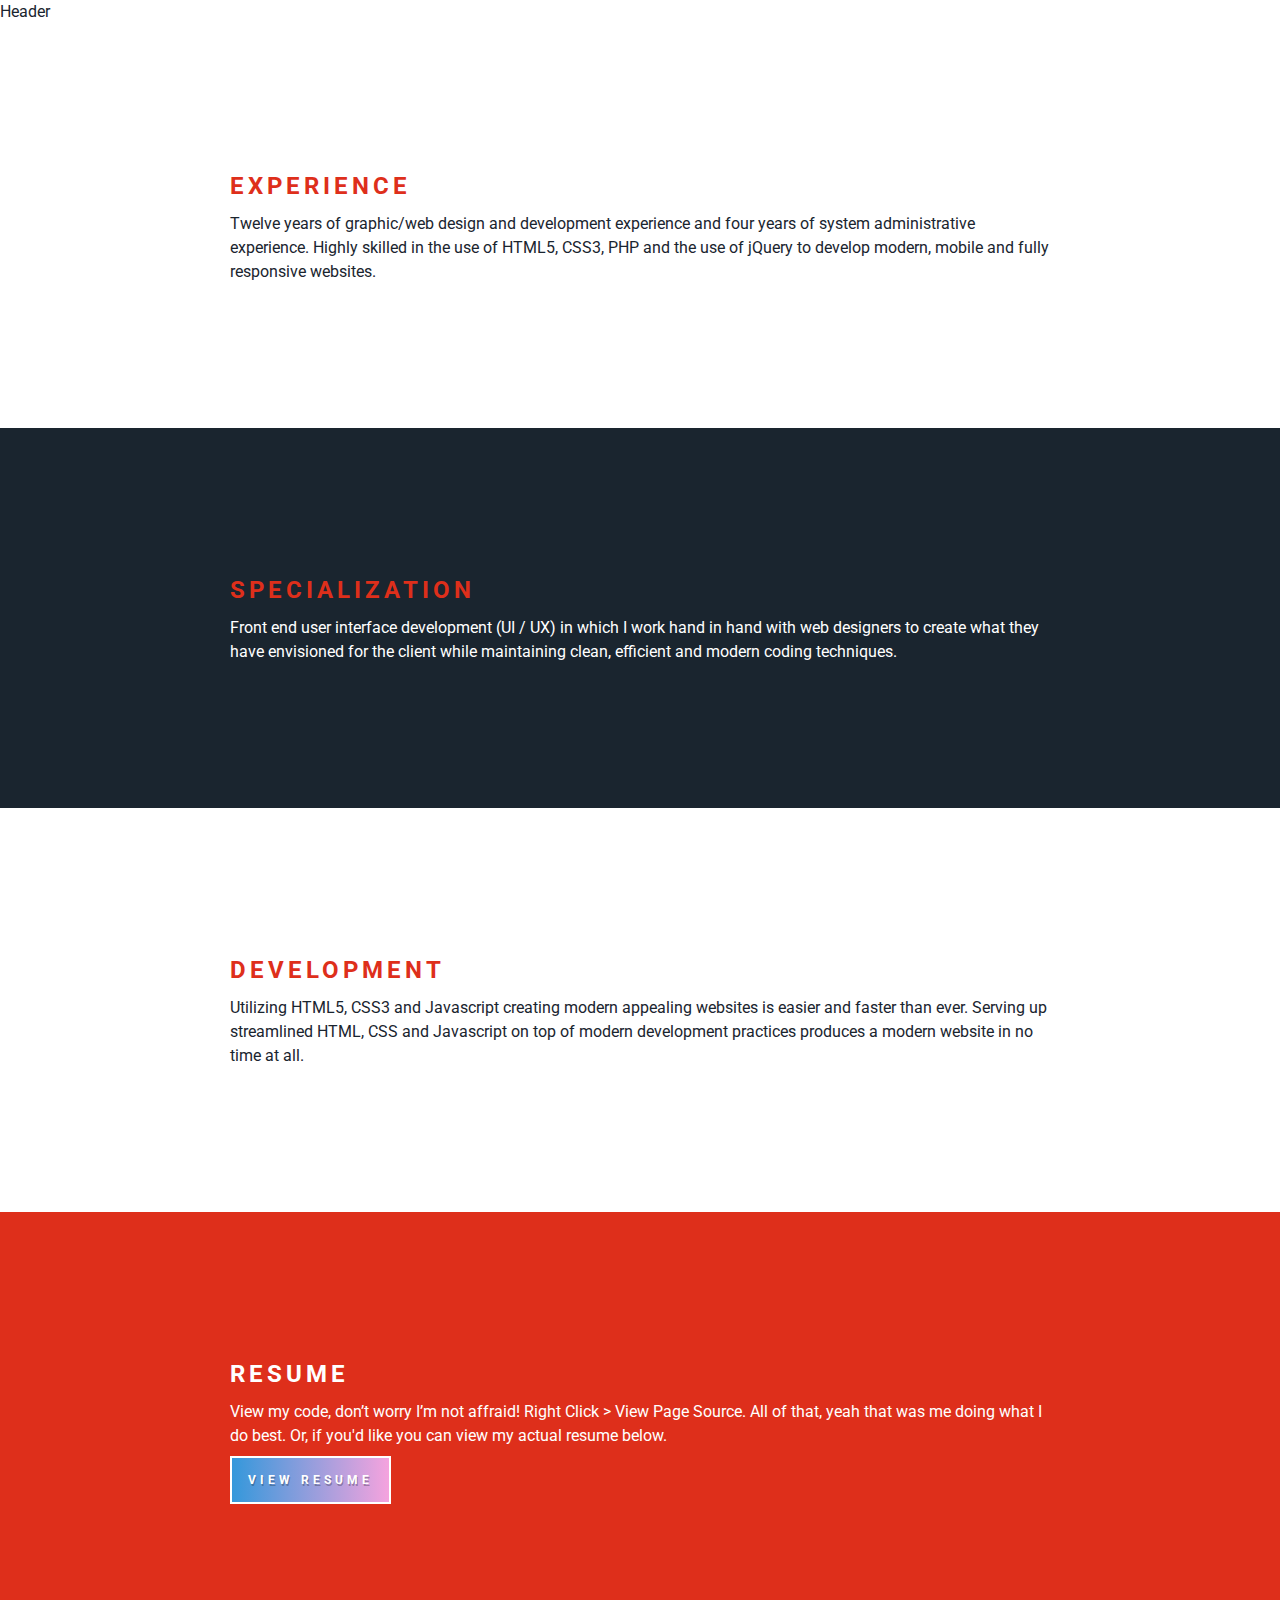
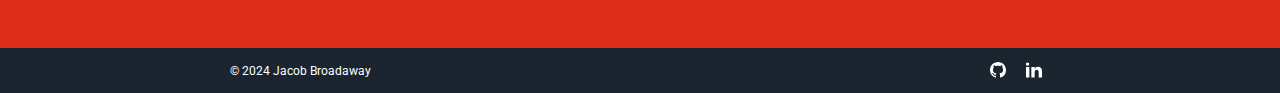
==== public/index.html @ e0ac7fd0 "Accessibility cleanup for red." ====
<!DOCTYPE html>
<html lang="en-us">

  <head>
	<meta name="generator" content="Hugo 0.134.2"><script src="/livereload.js?mindelay=10&amp;v=2&amp;port=1313&amp;path=livereload" data-no-instant defer></script>
    <meta charset="utf-8">
    <meta http-equiv="X-UA-Compatible" content="IE=edge,chrome=1">
    <meta name="viewport" content="width=device-width,minimum-scale=1">
    <title>Home | Jacob Broadaway | UX Engineer</title>
    <link rel="preconnect" href="https://fonts.googleapis.com">
    <link rel="preconnect" href="https://fonts.gstatic.com" crossorigin>
    <link href="https://fonts.googleapis.com/css2?family=Roboto:wght@400;900&display=swap" rel="stylesheet">
    
<style>:root{--size-1:.063rem;--size-2:.125rem;--size-4:.25rem;--size-8:.5rem;--size-12:.75rem;--size-16:1rem;--size-24:1.5rem;--color-blue-dark:#1a252f;--color-cyan:#28e1bd;--color-red:#de2f1b;--color-white:#fff;--color-blue-light:#3498db;--color-pink:#f5a3de;--body-background-color:var(--color-white);--body-font-color:var(--color-blue-dark);--body-font-family:"Roboto", sans-serif;--app-title-font-size-1:var(--size-24);--app-title-letter-spacing:var(--size-4);--app-padding-right-left:8vw;--app-transition-1:.24s ease-in-out 0s;--app-text-shadow-1:var(--size-1) var(--size-2) rgba(26,37,47,.32);--app-wrapper:64rem}*{box-sizing:border-box;margin:0;padding:0}a,button,input,select,textarea{transition:var(--app-transition-1)}button{background:0 0;border:none;color:inherit;cursor:pointer;-webkit-appearance:none;appearance:none}body{background:var(--body-background-color);color:var(--body-font-color);font-family:var(--body-font-family);font-size:16px;line-height:1.5}[button]{--button-background:var(--color-white);--button-border:solid var(--size-2) var(--color-blue-dark);--button-color:var(--color-blue-dark);--button-font-size:var(--size-12);--button-font-weight:bold;--button-letter-spacing:var(--app-title-letter-spacing);--button-padding-top-bottom:calc(var(--size-12) + 1px);--button-padding-right-left:var(--size-16);--button-text-shadow:none;--button-text-transform:uppercase;background:var(--button-background);border:var(--button-border);color:var(--button-color);display:inline-flex;font-size:var(--button-font-size);font-weight:var(--button-font-weight);letter-spacing:var(--button-letter-spacing);padding:var(--button-padding-top-bottom)var(--button-padding-right-left);text-decoration:none;text-shadow:var(--button-text-shadow);text-transform:var(--button-text-transform)}@property --button-bg-color1{syntax: '<color>';
  inherits: false;
  initial-value: #3498db;
}@property --button-bg-color2{syntax: '<color>';
  inherits: false;
  initial-value: #f5a3de;
}[button=resume]{--button-background:linear-gradient(to right, var(--button-bg-color1), var(--button-bg-color2));--button-border:solid var(--size-2) var(--color-white);--button-color:var(--color-white);--button-text-shadow:var(--app-text-shadow-1);transition:--button-bg-color1 .24s,--button-bg-color2 .24s;&:focus,&:hover { --button-bg-color1:#e43725; --button-bg-color2:#e43725; }}.srt{border:0;clip:rect(0 0 0 0);margin:-1px;padding:0;height:1px;width:1px;overflow:hidden;position:absolute}.heading{--heading-color:var(--color-red);--heading-font-size:var(--app-title-font-size-1);--heading-letter-spacing:var(--app-title-letter-spacing);color:var(--heading-color);font-size:var(--heading-font-size);letter-spacing:var(--heading-letter-spacing);text-transform:uppercase}[icon]{position:relative}[icon=linkedin],[icon=github]{transform:translate(0,2px)}[wrapper]{--wrapper-padding-right-left:var(--app-padding-right-left);--wrapper-max-width:var(--app-wrapper);margin-right:auto;margin-left:auto;padding-right:var(--wrapper-padding-right-left);padding-left:var(--wrapper-padding-right-left);max-width:var(--wrapper-max-width)}.footer{--footer-background:var(--color-blue-dark);--footer-color:var(--color-white);--footer-font-size:var(--size-12);background:var(--footer-background);color:var(--footer-color);font-size:var(--footer-font-size);padding:var(--size-12)0;.footer__copyright { flex: 1 0 auto; } .footer__nav { align-items: center; display: flex; gap: var(--size-4); } .footer__link { padding: 0 var(--size-8); }}.section{--section-background:inherit;--section-color:inherit;--section-padding-top-bottom:16vh;--section-paddding-right-left:0;--section-content-gap:var(--size-8);background:var(--section-background);color:var(--section-color);padding:var(--section-padding-top-bottom)var(--section-paddding-right-left);position:relative;.section__content { display: flex; flex-direction: column; gap: var(--section-content-gap); }}[section-theme~=dark]{--section-background:var(--color-blue-dark);--section-color:var(--color-white)}[section-theme~=red]{--section-background:var(--color-red);--section-color:var(--color-white);.heading { --heading-color: var(--color-white); }}</style>

  </head>

  <body>
    
    
    <header>Header</header>
    
    
    <main id="main" class="main" role="main">
      
  <section  class="section" section-theme="light" watch>

  <div class="section__header" wrapper="structure">

    
    
      <div class="section__content">
        
        
          <h2 class="heading">Experience</h2>
        
        
        
          <p class="copy">Twelve years of graphic/web design and development experience and four years of system administrative experience. Highly skilled in the use of HTML5, CSS3, PHP and the use of jQuery to develop modern, mobile and fully responsive websites.</p>
        
        
        
        
      </div>
      
    

  </div>
    
  



</section>
<section  class="section" section-theme="dark" watch>

  <div class="section__header" wrapper="structure">

    
    
      <div class="section__content">
        
        
          <h2 class="heading">Specialization</h2>
        
        
        
          <p class="copy">Front end user interface development (UI / UX) in which I work hand in hand with web designers to create what they have envisioned for the client while maintaining clean, efficient and modern coding techniques.</p>
        
        
        
        
      </div>
      
    

  </div>
    
  



</section>
<section  class="section" section-theme="light" watch>

  <div class="section__header" wrapper="structure">

    
    
      <div class="section__content">
        
        
          <h2 class="heading">Development</h2>
        
        
        
          <p class="copy">Utilizing HTML5, CSS3 and Javascript creating modern appealing websites is easier and faster than ever. Serving up streamlined HTML, CSS and Javascript on top of modern development practices produces a modern website in no time at all.</p>
        
        
        
        
      </div>
      
    

  </div>
    
  



</section>
<section  class="section" section-theme="red" watch>

  <div class="section__header" wrapper="structure">

    
    
      <div class="section__content">
        
        
          <h2 class="heading">Resume</h2>
        
        
        
          <p class="copy">View my code, don’t worry I’m not affraid! Right Click &gt; View Page Source. All of that, yeah that was me doing what I do best. Or, if you&#39;d like you can view my actual resume below.</p>
        
        
        
          <div class="section__ctas">
            <a href="https://docs.google.com/document/d/16jEGn8U72EJPARvov3lZHJcg6k6P9slDenUfcXhE-QU" button="resume">View Resume</a>
          </div>
        
        
      </div>
      
    

  </div>
    
  



</section>


    </main>
    
    
    <footer id="footer" class="footer" role="contentinfo">

  <div class="footer__content" wrapper="structure">
    
    <nav class="footer__nav" aria-label="social nav" role="navigation">
      
      <div class="footer__copyright">
        &copy; 2024 Jacob Broadaway        
      </div>
      
      
      <a href="https://github.com/QNecron" class="footer__link" target="_blank" rel="noopener noreferrer">
        <svg icon="github" xmlns="http://www.w3.org/2000/svg" viewBox="0 0 16 16" height="16" width="16" aria-hidden="true">
          <path fill="#fff" d="M8 0C3.58 0 0 3.58 0 8c0 3.54 2.29 6.53 5.47 7.59.4.07.55-.17.55-.38 0-.19-.01-.82-.01-1.49-2.01.37-2.53-.49-2.69-.94-.09-.23-.48-.94-.82-1.13-.28-.15-.68-.52-.01-.53.63-.01 1.08.58 1.23.82.72 1.21 1.87.87 2.33.66.07-.52.28-.87.51-1.07-1.78-.2-3.64-.89-3.64-3.95 0-.87.31-1.59.82-2.15-.08-.2-.36-1.02.08-2.12 0 0 .67-.21 2.2.82.64-.18 1.32-.27 2-.27.68 0 1.36.09 2 .27 1.53-1.04 2.2-.82 2.2-.82.44 1.1.16 1.92.08 2.12.51.56.82 1.27.82 2.15 0 3.07-1.87 3.75-3.65 3.95.29.25.54.73.54 1.48 0 1.07-.01 1.93-.01 2.2 0 .21.15.46.55.38A8.013 8.013 0 0016 8c0-4.42-3.58-8-8-8z"></path>
        </svg>
        <span class="srt">My LinkedIn profile</span>
      </a>
      
      
      <a href="https://www.linkedin.com/in/jacob-broadaway" class="footer__link" target="_blank" rel="noopener noreferrer">
        <svg icon="linkedin" xmlns="http://www.w3.org/2000/svg" viewBox="0 0 19 18" width="16" height="16" aria-hidden="true">
          <path fill="#fff" d="M3.94 2A2 2 0 1 1 2 0a2 2 0 0 1 1.94 2zM4 5.48H0V18h4zm6.32 0H6.34V18h3.94v-6.57c0-3.66 4.77-4 4.77 0V18H19v-7.93c0-6.17-7.06-5.94-8.72-2.91z"></path>
        </svg>
        <span class="srt">My GitHub profile</span>        
      </a>
      
    </nav>
      
  </div>
  
</footer>
    
  </body>

</html>
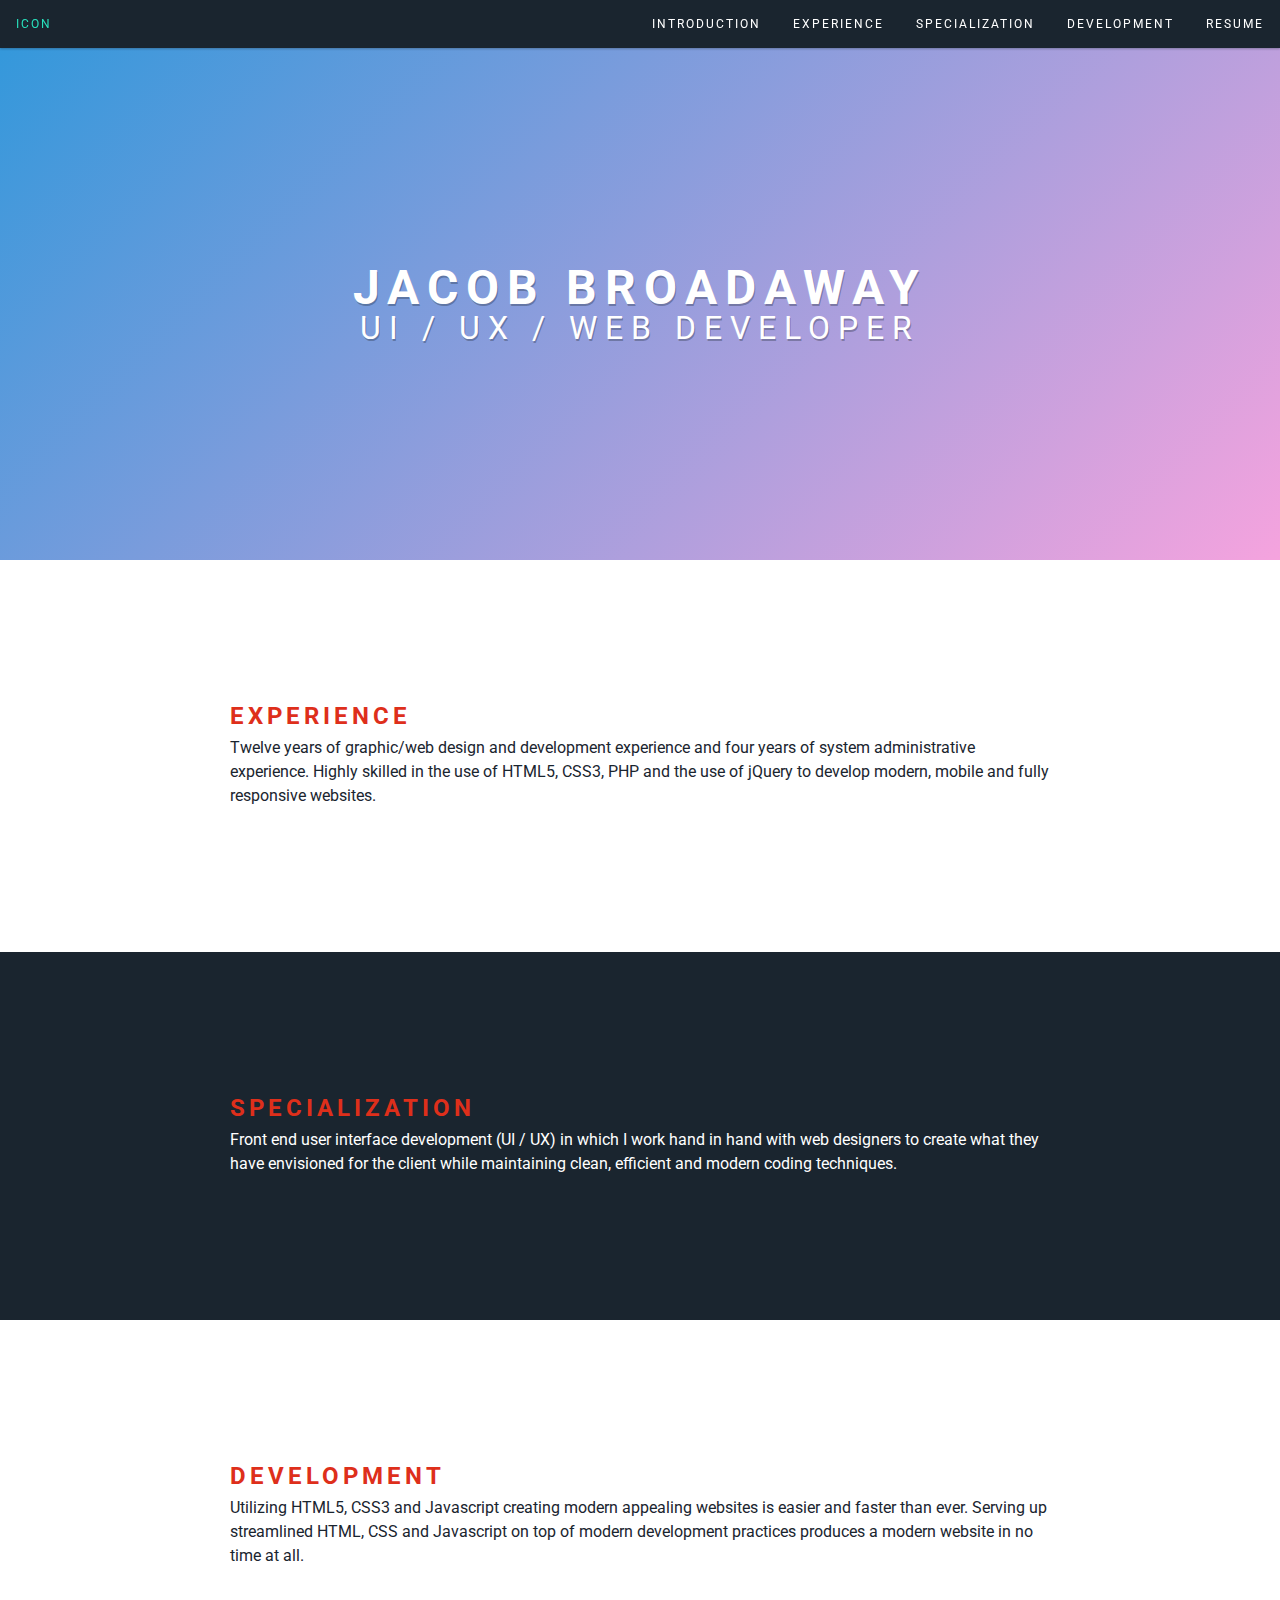
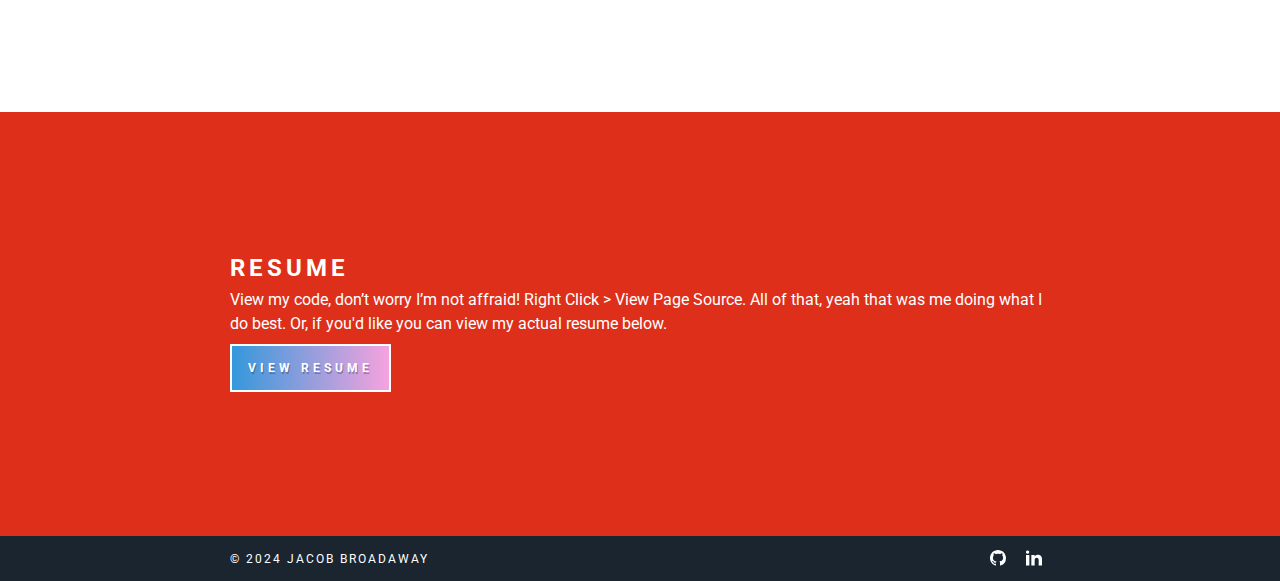
==== commit f34fed40: "Header + Hero" ====
--- a/public/index.html
+++ b/public/index.html
@@ -11,25 +11,115 @@
     <link rel="preconnect" href="https://fonts.gstatic.com" crossorigin>
     <link href="https://fonts.googleapis.com/css2?family=Roboto:wght@400;900&display=swap" rel="stylesheet">
     
-<style>:root{--size-1:.063rem;--size-2:.125rem;--size-4:.25rem;--size-8:.5rem;--size-12:.75rem;--size-16:1rem;--size-24:1.5rem;--color-blue-dark:#1a252f;--color-cyan:#28e1bd;--color-red:#de2f1b;--color-white:#fff;--color-blue-light:#3498db;--color-pink:#f5a3de;--body-background-color:var(--color-white);--body-font-color:var(--color-blue-dark);--body-font-family:"Roboto", sans-serif;--app-title-font-size-1:var(--size-24);--app-title-letter-spacing:var(--size-4);--app-padding-right-left:8vw;--app-transition-1:.24s ease-in-out 0s;--app-text-shadow-1:var(--size-1) var(--size-2) rgba(26,37,47,.32);--app-wrapper:64rem}*{box-sizing:border-box;margin:0;padding:0}a,button,input,select,textarea{transition:var(--app-transition-1)}button{background:0 0;border:none;color:inherit;cursor:pointer;-webkit-appearance:none;appearance:none}body{background:var(--body-background-color);color:var(--body-font-color);font-family:var(--body-font-family);font-size:16px;line-height:1.5}[button]{--button-background:var(--color-white);--button-border:solid var(--size-2) var(--color-blue-dark);--button-color:var(--color-blue-dark);--button-font-size:var(--size-12);--button-font-weight:bold;--button-letter-spacing:var(--app-title-letter-spacing);--button-padding-top-bottom:calc(var(--size-12) + 1px);--button-padding-right-left:var(--size-16);--button-text-shadow:none;--button-text-transform:uppercase;background:var(--button-background);border:var(--button-border);color:var(--button-color);display:inline-flex;font-size:var(--button-font-size);font-weight:var(--button-font-weight);letter-spacing:var(--button-letter-spacing);padding:var(--button-padding-top-bottom)var(--button-padding-right-left);text-decoration:none;text-shadow:var(--button-text-shadow);text-transform:var(--button-text-transform)}@property --button-bg-color1{syntax: '<color>';
+<style>:root{--size-1:.063rem;--size-2:.125rem;--size-4:.25rem;--size-8:.5rem;--size-12:.75rem;--size-16:1rem;--size-24:1.5rem;--size-32:2rem;--size-48:3rem;--color-blue-dark:#1a252f;--color-cyan:#28e1bd;--color-red:#de2f1b;--color-white:#fff;--color-blue-light:#3498db;--color-pink:#f5a3de;--body-background-color:var(--color-white);--body-font-color:var(--color-blue-dark);--body-font-family:"Roboto", sans-serif;--app-title-font-size-1:var(--size-24);--app-title-letter-spacing:var(--size-4);--app-padding-right-left:8vw;--app-transition-1:.24s ease-in-out 0s;--app-transition-2:.32s ease-in-out 0s;--app-transition-3:.40s ease-in-out 0s;--app-box-shadow-1:0 var(--size-1) var(--size-2) rgba(26,37,47,.32);--app-text-shadow-1:var(--size-1) var(--size-2) rgba(26,37,47,.32);--app-wrapper:64rem}*{box-sizing:border-box;margin:0;padding:0}h1,h2,h3,h4,h5,h6{line-height:1}a,button,input,select,textarea{transition:var(--app-transition-1)}a{color:inherit}button{background:0 0;border:none;color:inherit;cursor:pointer;-webkit-appearance:none;appearance:none}li{list-style-type:none}html{scroll-behavior:smooth}body{background:var(--body-background-color);color:var(--body-font-color);font-family:var(--body-font-family);font-size:16px;line-height:1.5}[button]{--button-background:var(--color-white);--button-border:solid var(--size-2) var(--color-blue-dark);--button-color:var(--color-blue-dark);--button-font-size:var(--size-12);--button-font-weight:bold;--button-letter-spacing:var(--app-title-letter-spacing);--button-padding-top-bottom:calc(var(--size-12) + 1px);--button-padding-right-left:var(--size-16);--button-text-shadow:none;--button-text-transform:uppercase;background:var(--button-background);border:var(--button-border);color:var(--button-color);display:inline-flex;font-size:var(--button-font-size);font-weight:var(--button-font-weight);letter-spacing:var(--button-letter-spacing);padding:var(--button-padding-top-bottom)var(--button-padding-right-left);text-decoration:none;text-shadow:var(--button-text-shadow);text-transform:var(--button-text-transform)}@property --button-bg-color1{syntax: '<color>';
   inherits: false;
   initial-value: #3498db;
 }@property --button-bg-color2{syntax: '<color>';
   inherits: false;
   initial-value: #f5a3de;
-}[button=resume]{--button-background:linear-gradient(to right, var(--button-bg-color1), var(--button-bg-color2));--button-border:solid var(--size-2) var(--color-white);--button-color:var(--color-white);--button-text-shadow:var(--app-text-shadow-1);transition:--button-bg-color1 .24s,--button-bg-color2 .24s;&:focus,&:hover { --button-bg-color1:#e43725; --button-bg-color2:#e43725; }}.srt{border:0;clip:rect(0 0 0 0);margin:-1px;padding:0;height:1px;width:1px;overflow:hidden;position:absolute}.heading{--heading-color:var(--color-red);--heading-font-size:var(--app-title-font-size-1);--heading-letter-spacing:var(--app-title-letter-spacing);color:var(--heading-color);font-size:var(--heading-font-size);letter-spacing:var(--heading-letter-spacing);text-transform:uppercase}[icon]{position:relative}[icon=linkedin],[icon=github]{transform:translate(0,2px)}[wrapper]{--wrapper-padding-right-left:var(--app-padding-right-left);--wrapper-max-width:var(--app-wrapper);margin-right:auto;margin-left:auto;padding-right:var(--wrapper-padding-right-left);padding-left:var(--wrapper-padding-right-left);max-width:var(--wrapper-max-width)}.footer{--footer-background:var(--color-blue-dark);--footer-color:var(--color-white);--footer-font-size:var(--size-12);background:var(--footer-background);color:var(--footer-color);font-size:var(--footer-font-size);padding:var(--size-12)0;.footer__copyright { flex: 1 0 auto; } .footer__nav { align-items: center; display: flex; gap: var(--size-4); } .footer__link { padding: 0 var(--size-8); }}.section{--section-background:inherit;--section-color:inherit;--section-padding-top-bottom:16vh;--section-paddding-right-left:0;--section-content-gap:var(--size-8);background:var(--section-background);color:var(--section-color);padding:var(--section-padding-top-bottom)var(--section-paddding-right-left);position:relative;.section__content { display: flex; flex-direction: column; gap: var(--section-content-gap); }}[section-theme~=dark]{--section-background:var(--color-blue-dark);--section-color:var(--color-white)}[section-theme~=red]{--section-background:var(--color-red);--section-color:var(--color-white);.heading { --heading-color: var(--color-white); }}</style>
+}[button=resume]{--button-background:linear-gradient(to right, var(--button-bg-color1), var(--button-bg-color2));--button-border:solid var(--size-2) var(--color-white);--button-color:var(--color-white);--button-text-shadow:var(--app-text-shadow-1);transition:--button-bg-color1 .24s,--button-bg-color2 .24s;&:focus,&:hover { --button-bg-color1:#e43725; --button-bg-color2:#e43725; }}.srt{border:0;clip:rect(0 0 0 0);margin:-1px;padding:0;height:1px;width:1px;overflow:hidden;position:absolute}.heading{--heading-color:var(--color-red);--heading-font-size:var(--app-title-font-size-1);--heading-letter-spacing:var(--app-title-letter-spacing);color:var(--heading-color);font-size:var(--heading-font-size);letter-spacing:var(--heading-letter-spacing);text-transform:uppercase}.subheading{--subheading-color:inherit;--subheading-font-size:var(--app-title-font-size-1);--subheading-font-weight:normal;--subheading-letter-spacing:var(--app-title-letter-spacing);color:var(--subheading-color);font-size:var(--subheading-font-size);font-weight:var(--subheading-font-weight);letter-spacing:var(--subheading-letter-spacing);text-transform:uppercase}[icon]{position:relative}[icon=linkedin],[icon=github]{transform:translate(0,2px)}[wrapper]{--wrapper-padding-right-left:var(--app-padding-right-left);--wrapper-max-width:var(--app-wrapper);margin-right:auto;margin-left:auto;padding-right:var(--wrapper-padding-right-left);padding-left:var(--wrapper-padding-right-left);max-width:var(--wrapper-max-width)}.nav{display:flex;.logo { flex: 1 0 auto; }}.header{--header-background:var(--color-blue-dark);--header-link-color:var(--color-white);--header-link-font-size:var(--size-12);--header-link-letter-spacing:var(--size-2);--header-link-padding-top-bottom:calc(var(--size-16) - 1px);--header-link-padding-right-left:var(--size-16);--header-link-text-transform:uppercase;--header-link-underline-background:var(--color-cyan);--header-link-underline-opacity:0;--header-link-underline-transform:scale(0, 1);--header-link-underline-size:var(--size-2);background:var(--header-background);box-shadow:var(--app-box-shadow-1);position:sticky;top:0;z-index:9;.header__link { color: var(--header-link-color); display: inline-block; font-size: var(--header-link-font-size); letter-spacing: var(--header-link-letter-spacing); padding: var(--header-link-padding-top-bottom) var(--header-link-padding-right-left); text-decoration: none; text-transform: var(--header-link-text-transform); position: relative; &:not(.primary, .secondary):before { content: ""; background: var(--header-link-underline-background); height: var(--header-link-underline-size); width: 100%; opacity: var(--header-link-underline-opacity); position: absolute; bottom: 0; left: 0; transform: var(--header-link-underline-transform); transform-origin: 0 0; transition: var(--app-transition-2); } &:focus, &:hover { --header-link-color: var(--color-cyan); --header-link-underline-opacity: 1; --header-link-underline-transform: scale(1, 1); } }}.footer{--footer-background:var(--color-blue-dark);--footer-color:var(--color-white);--footer-font-size:var(--size-12);--footer-letter-spacing:var(--size-2);--footer-text-transform:uppercase;background:var(--footer-background);color:var(--footer-color);font-size:var(--footer-font-size);letter-spacing:var(--footer-letter-spacing);padding:var(--size-12)0;text-transform:var(--footer-text-transform);.footer__copyright { flex: 1 0 auto; } .footer__nav { align-items: center; display: flex; gap: var(--size-4); } .footer__link { padding: 0 var(--size-8); }}.hero{--hero-background:linear-gradient(135deg, var(--color-blue-light) 0%, var(--color-pink) 100%);--hero-color:var(--color-white);--hero-padding-top-bottom:24vh;--hero-content-text-align:left;--hero-content-text-shadow:var(--app-text-shadow-1);background:var(--hero-background);color:var(--hero-color);padding:var(--hero-padding-top-bottom)0;.hero__content { text-align: var(--hero-content-text-align); text-shadow: var(--hero-content-text-shadow); } .heading { --heading-color: var(--hero-color); --heading-font-size: var(--size-48); --heading-letter-spacing: var(--size-8); } .subheading { --subheading-font-size: var(--size-32); --subheading-letter-spacing: var(--size-8); }}[hero-layout~=center]{--hero-content-text-align:center}.section{--section-background:inherit;--section-color:inherit;--section-padding-top-bottom:16vh;--section-paddding-right-left:0;--section-content-gap:var(--size-8);background:var(--section-background);color:var(--section-color);padding:var(--section-padding-top-bottom)var(--section-paddding-right-left);position:relative;.section__content { display: flex; flex-direction: column; gap: var(--section-content-gap); }}[section-theme~=dark]{--section-background:var(--color-blue-dark);--section-color:var(--color-white)}[section-theme~=red]{--section-background:var(--color-red);--section-color:var(--color-white);.heading { --heading-color: var(--color-white); }}</style>
 
   </head>
 
   <body>
     
     
-    <header>Header</header>
+    <header id="header" class="header" role="banner">
+  
+  <div class="header__content">
+  
+    <nav class="header__nav" aria-label="primary nav" role="navigation">
+      
+      <ul class="nav">
+      
+        <li class="nav__item logo">
+          
+          <a href="/" class="header__link primary">
+            <span class="srt">Home</span>
+            Icon
+          </a>
+        </li>
+      
+        <li class="nav__item">
+          
+          <a href="#introduction" class="header__link">
+            Introduction
+          </a>
+        </li>
+      
+        <li class="nav__item">
+          <a href="#experience" class="header__link">
+            Experience
+          </a>          
+        </li>
+      
+        <li class="nav__item">
+          <a href="#specialization" class="header__link">
+            Specialization
+          </a>
+        </li>
+      
+        <li class="nav__item">
+          <a href="#development" class="header__link">
+            Development
+          </a>
+        </li>
+      
+        <li class="nav__item">
+          <a href="#resume" class="header__link secondary">
+            Resume
+          </a>
+        </ul> 
+        
+      </ul>   
+      
+    </nav>
+  
+  </div>
+  
+  
+</header>
     
     
     <main id="main" class="main" role="main">
       
-  <section  class="section" section-theme="light" watch>
+  <section class="hero" hero-theme="resume">
+  
+  
+  
+  <div 
+    class="hero__grid" 
+    hero-layout="center" 
+    wrapper="structure"
+  >
+  
+    <div class="hero__content">
+      
+      
+      
+        <h1 class="heading">
+          Jacob Broadaway
+        </h1>
+      
+      
+      
+      
+      
+        <h2 class="subheading">
+          UI / UX / Web Developer
+        </h2>
+        
+      
+      
+    </div>
+    
+  </div>
+  
+</section>
+
+
+
+<section id="experience" class="section" section-theme="light">
 
   <div class="section__header" wrapper="structure">
 
@@ -51,14 +141,14 @@
       
     
 
-  </div>
-    
-  
-
-
-
-</section>
-<section  class="section" section-theme="dark" watch>
+    
+
+
+    
+  </div>
+
+</section>
+<section id="specialization" class="section" section-theme="dark">
 
   <div class="section__header" wrapper="structure">
 
@@ -80,14 +170,14 @@
       
     
 
-  </div>
-    
-  
-
-
-
-</section>
-<section  class="section" section-theme="light" watch>
+    
+
+
+    
+  </div>
+
+</section>
+<section id="development" class="section" section-theme="light">
 
   <div class="section__header" wrapper="structure">
 
@@ -109,14 +199,14 @@
       
     
 
-  </div>
-    
-  
-
-
-
-</section>
-<section  class="section" section-theme="red" watch>
+    
+
+
+    
+  </div>
+
+</section>
+<section id="resume" class="section" section-theme="red">
 
   <div class="section__header" wrapper="structure">
 
@@ -142,11 +232,11 @@
       
     
 
-  </div>
-    
-  
-
-
+    
+
+
+    
+  </div>
 
 </section>
 
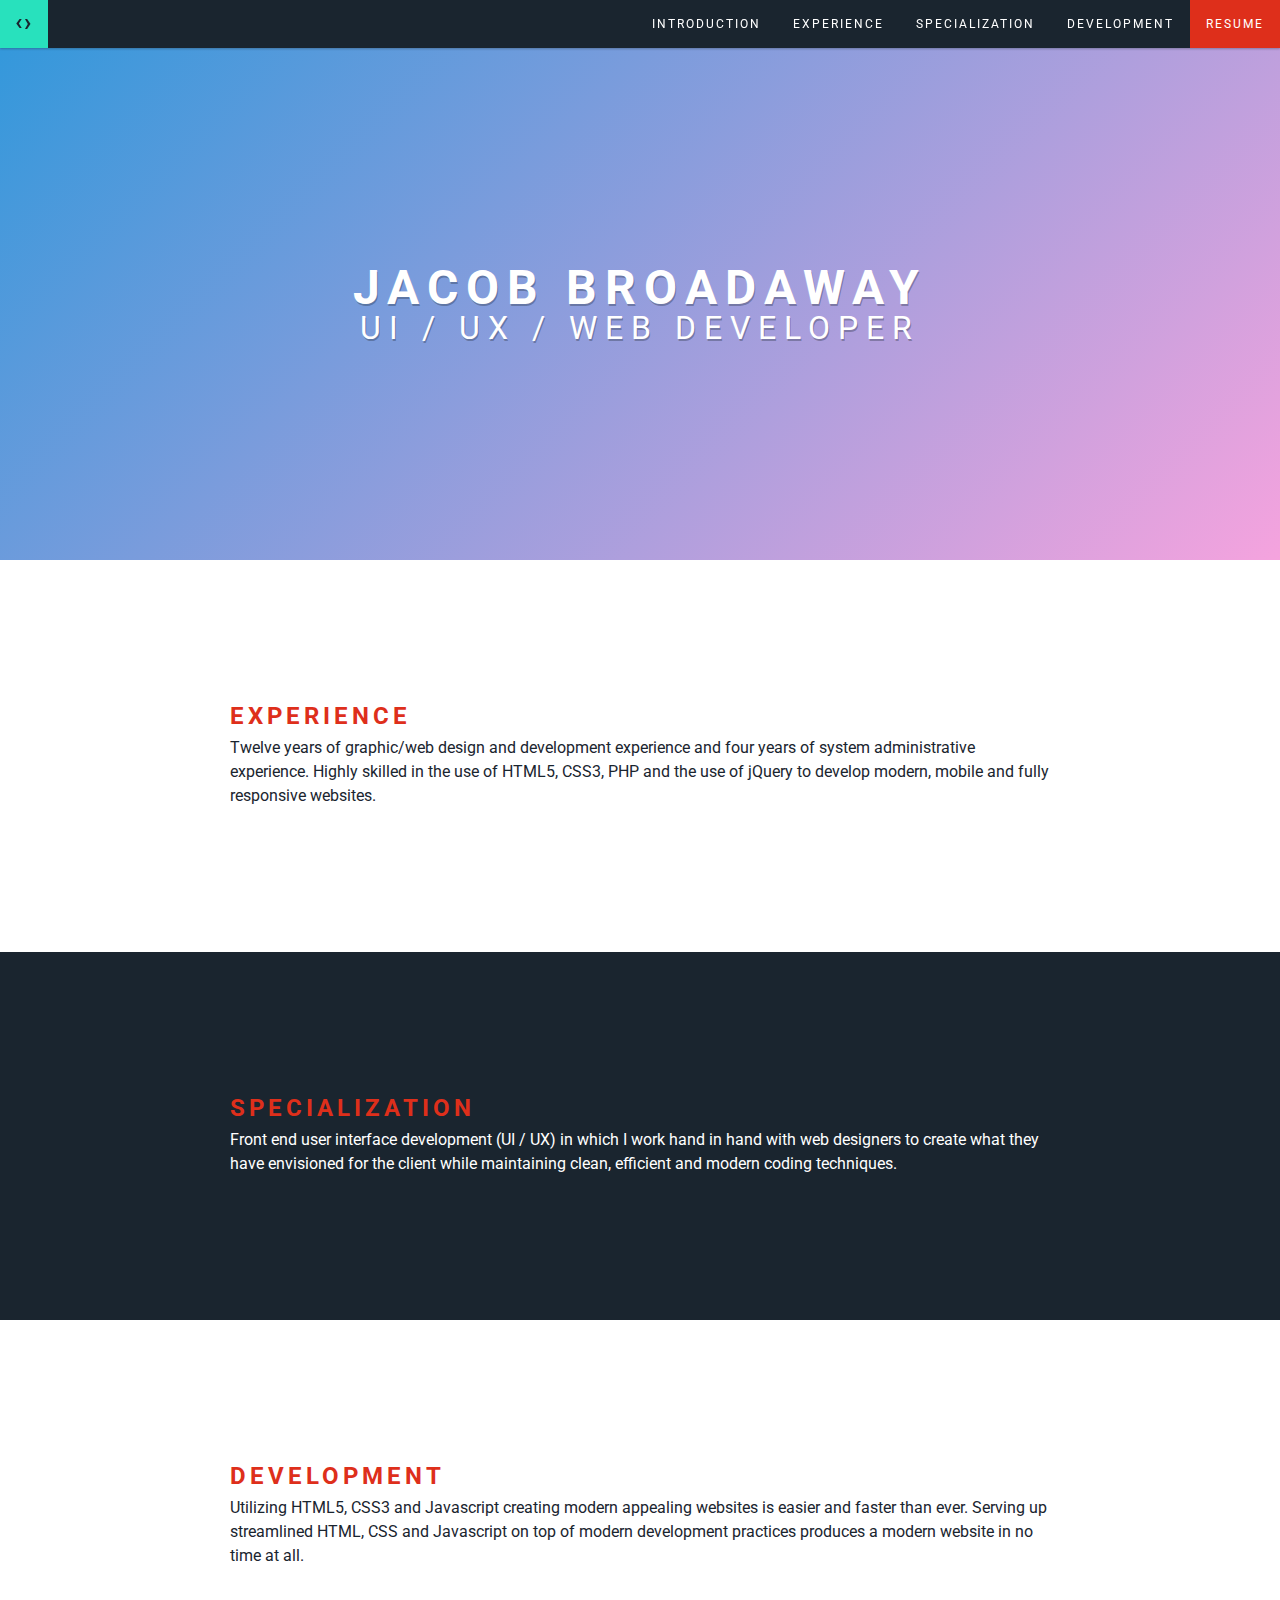
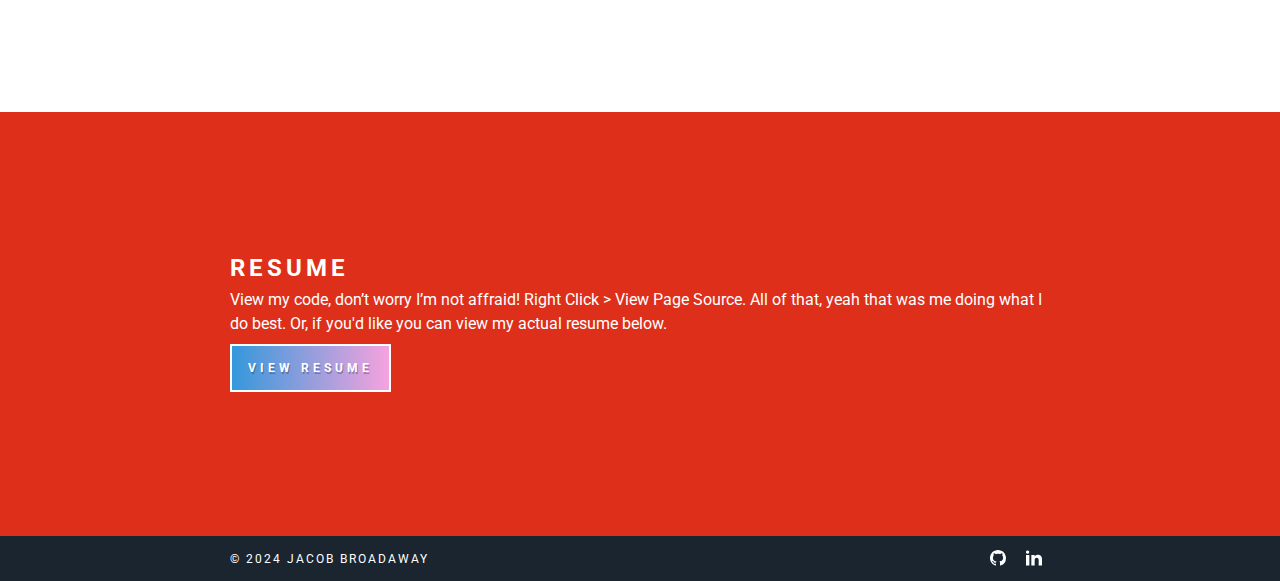
==== commit f452e939: "Header + Mobile finished" ====
--- a/public/index.html
+++ b/public/index.html
@@ -2,22 +2,22 @@
 <html lang="en-us">
 
   <head>
-	<meta name="generator" content="Hugo 0.134.2"><script src="/livereload.js?mindelay=10&amp;v=2&amp;port=1313&amp;path=livereload" data-no-instant defer></script>
+	<meta name="generator" content="Hugo 0.139.3"><script src="/livereload.js?mindelay=10&amp;v=2&amp;port=1313&amp;path=livereload" data-no-instant defer></script>
     <meta charset="utf-8">
     <meta http-equiv="X-UA-Compatible" content="IE=edge,chrome=1">
     <meta name="viewport" content="width=device-width,minimum-scale=1">
-    <title>Home | Jacob Broadaway | UX Engineer</title>
+    <title>Home | Jacob Broadaway | UI / UX / Engineer</title>
     <link rel="preconnect" href="https://fonts.googleapis.com">
     <link rel="preconnect" href="https://fonts.gstatic.com" crossorigin>
     <link href="https://fonts.googleapis.com/css2?family=Roboto:wght@400;900&display=swap" rel="stylesheet">
     
-<style>:root{--size-1:.063rem;--size-2:.125rem;--size-4:.25rem;--size-8:.5rem;--size-12:.75rem;--size-16:1rem;--size-24:1.5rem;--size-32:2rem;--size-48:3rem;--color-blue-dark:#1a252f;--color-cyan:#28e1bd;--color-red:#de2f1b;--color-white:#fff;--color-blue-light:#3498db;--color-pink:#f5a3de;--body-background-color:var(--color-white);--body-font-color:var(--color-blue-dark);--body-font-family:"Roboto", sans-serif;--app-title-font-size-1:var(--size-24);--app-title-letter-spacing:var(--size-4);--app-padding-right-left:8vw;--app-transition-1:.24s ease-in-out 0s;--app-transition-2:.32s ease-in-out 0s;--app-transition-3:.40s ease-in-out 0s;--app-box-shadow-1:0 var(--size-1) var(--size-2) rgba(26,37,47,.32);--app-text-shadow-1:var(--size-1) var(--size-2) rgba(26,37,47,.32);--app-wrapper:64rem}*{box-sizing:border-box;margin:0;padding:0}h1,h2,h3,h4,h5,h6{line-height:1}a,button,input,select,textarea{transition:var(--app-transition-1)}a{color:inherit}button{background:0 0;border:none;color:inherit;cursor:pointer;-webkit-appearance:none;appearance:none}li{list-style-type:none}html{scroll-behavior:smooth}body{background:var(--body-background-color);color:var(--body-font-color);font-family:var(--body-font-family);font-size:16px;line-height:1.5}[button]{--button-background:var(--color-white);--button-border:solid var(--size-2) var(--color-blue-dark);--button-color:var(--color-blue-dark);--button-font-size:var(--size-12);--button-font-weight:bold;--button-letter-spacing:var(--app-title-letter-spacing);--button-padding-top-bottom:calc(var(--size-12) + 1px);--button-padding-right-left:var(--size-16);--button-text-shadow:none;--button-text-transform:uppercase;background:var(--button-background);border:var(--button-border);color:var(--button-color);display:inline-flex;font-size:var(--button-font-size);font-weight:var(--button-font-weight);letter-spacing:var(--button-letter-spacing);padding:var(--button-padding-top-bottom)var(--button-padding-right-left);text-decoration:none;text-shadow:var(--button-text-shadow);text-transform:var(--button-text-transform)}@property --button-bg-color1{syntax: '<color>';
+<style>:root{--size-1:.063rem;--size-2:.125rem;--size-4:.25rem;--size-8:.5rem;--size-12:.75rem;--size-16:1rem;--size-24:1.5rem;--size-32:2rem;--size-40:2.5rem;--size-48:3rem;--color-blue-dark:#1a252f;--color-cyan:#28e1bd;--color-red:#de2f1b;--color-white:#fff;--color-blue-light:#3498db;--color-pink:#f5a3de;--body-background-color:var(--color-white);--body-font-color:var(--color-blue-dark);--body-font-family:"Roboto", sans-serif;--app-title-font-size-1:var(--size-24);--app-title-letter-spacing:var(--size-4);--app-padding-right-left:8vw;--app-transition-1:.24s ease-in-out 0s;--app-transition-2:.32s ease-in-out 0s;--app-transition-3:.40s ease-in-out 0s;--app-box-shadow-1:0 var(--size-1) var(--size-2) rgba(26,37,47,.32);--app-text-shadow-1:var(--size-1) var(--size-2) rgba(26,37,47,.32);--app-wrapper:64rem}*{box-sizing:border-box;margin:0;padding:0}h1,h2,h3,h4,h5,h6{line-height:1}a,button,input,select,textarea{transition:var(--app-transition-1)}a{color:inherit}button{background:0 0;border:none;color:inherit;cursor:pointer;-webkit-appearance:none;appearance:none}li{list-style-type:none}html{scroll-behavior:smooth}body{background:var(--body-background-color);color:var(--body-font-color);font-family:var(--body-font-family);font-size:16px;line-height:1.5;overflow-x:hidden}[button]{--button-background:var(--color-white);--button-border:solid var(--size-2) var(--color-blue-dark);--button-color:var(--color-blue-dark);--button-font-size:var(--size-12);--button-font-weight:bold;--button-letter-spacing:var(--app-title-letter-spacing);--button-padding-top-bottom:calc(var(--size-12) + 1px);--button-padding-right-left:var(--size-16);--button-text-shadow:none;--button-text-transform:uppercase;background:var(--button-background);border:var(--button-border);color:var(--button-color);display:inline-flex;font-size:var(--button-font-size);font-weight:var(--button-font-weight);letter-spacing:var(--button-letter-spacing);padding:var(--button-padding-top-bottom)var(--button-padding-right-left);text-decoration:none;text-shadow:var(--button-text-shadow);text-transform:var(--button-text-transform)}@property --button-bg-color1{syntax: '<color>';
   inherits: false;
   initial-value: #3498db;
 }@property --button-bg-color2{syntax: '<color>';
   inherits: false;
   initial-value: #f5a3de;
-}[button=resume]{--button-background:linear-gradient(to right, var(--button-bg-color1), var(--button-bg-color2));--button-border:solid var(--size-2) var(--color-white);--button-color:var(--color-white);--button-text-shadow:var(--app-text-shadow-1);transition:--button-bg-color1 .24s,--button-bg-color2 .24s;&:focus,&:hover { --button-bg-color1:#e43725; --button-bg-color2:#e43725; }}.srt{border:0;clip:rect(0 0 0 0);margin:-1px;padding:0;height:1px;width:1px;overflow:hidden;position:absolute}.heading{--heading-color:var(--color-red);--heading-font-size:var(--app-title-font-size-1);--heading-letter-spacing:var(--app-title-letter-spacing);color:var(--heading-color);font-size:var(--heading-font-size);letter-spacing:var(--heading-letter-spacing);text-transform:uppercase}.subheading{--subheading-color:inherit;--subheading-font-size:var(--app-title-font-size-1);--subheading-font-weight:normal;--subheading-letter-spacing:var(--app-title-letter-spacing);color:var(--subheading-color);font-size:var(--subheading-font-size);font-weight:var(--subheading-font-weight);letter-spacing:var(--subheading-letter-spacing);text-transform:uppercase}[icon]{position:relative}[icon=linkedin],[icon=github]{transform:translate(0,2px)}[wrapper]{--wrapper-padding-right-left:var(--app-padding-right-left);--wrapper-max-width:var(--app-wrapper);margin-right:auto;margin-left:auto;padding-right:var(--wrapper-padding-right-left);padding-left:var(--wrapper-padding-right-left);max-width:var(--wrapper-max-width)}.nav{display:flex;.logo { flex: 1 0 auto; }}.header{--header-background:var(--color-blue-dark);--header-link-color:var(--color-white);--header-link-font-size:var(--size-12);--header-link-letter-spacing:var(--size-2);--header-link-padding-top-bottom:calc(var(--size-16) - 1px);--header-link-padding-right-left:var(--size-16);--header-link-text-transform:uppercase;--header-link-underline-background:var(--color-cyan);--header-link-underline-opacity:0;--header-link-underline-transform:scale(0, 1);--header-link-underline-size:var(--size-2);background:var(--header-background);box-shadow:var(--app-box-shadow-1);position:sticky;top:0;z-index:9;.header__link { color: var(--header-link-color); display: inline-block; font-size: var(--header-link-font-size); letter-spacing: var(--header-link-letter-spacing); padding: var(--header-link-padding-top-bottom) var(--header-link-padding-right-left); text-decoration: none; text-transform: var(--header-link-text-transform); position: relative; &:not(.primary, .secondary):before { content: ""; background: var(--header-link-underline-background); height: var(--header-link-underline-size); width: 100%; opacity: var(--header-link-underline-opacity); position: absolute; bottom: 0; left: 0; transform: var(--header-link-underline-transform); transform-origin: 0 0; transition: var(--app-transition-2); } &:focus, &:hover { --header-link-color: var(--color-cyan); --header-link-underline-opacity: 1; --header-link-underline-transform: scale(1, 1); } }}.footer{--footer-background:var(--color-blue-dark);--footer-color:var(--color-white);--footer-font-size:var(--size-12);--footer-letter-spacing:var(--size-2);--footer-text-transform:uppercase;background:var(--footer-background);color:var(--footer-color);font-size:var(--footer-font-size);letter-spacing:var(--footer-letter-spacing);padding:var(--size-12)0;text-transform:var(--footer-text-transform);.footer__copyright { flex: 1 0 auto; } .footer__nav { align-items: center; display: flex; gap: var(--size-4); } .footer__link { padding: 0 var(--size-8); }}.hero{--hero-background:linear-gradient(135deg, var(--color-blue-light) 0%, var(--color-pink) 100%);--hero-color:var(--color-white);--hero-padding-top-bottom:24vh;--hero-content-text-align:left;--hero-content-text-shadow:var(--app-text-shadow-1);background:var(--hero-background);color:var(--hero-color);padding:var(--hero-padding-top-bottom)0;.hero__content { text-align: var(--hero-content-text-align); text-shadow: var(--hero-content-text-shadow); } .heading { --heading-color: var(--hero-color); --heading-font-size: var(--size-48); --heading-letter-spacing: var(--size-8); } .subheading { --subheading-font-size: var(--size-32); --subheading-letter-spacing: var(--size-8); }}[hero-layout~=center]{--hero-content-text-align:center}.section{--section-background:inherit;--section-color:inherit;--section-padding-top-bottom:16vh;--section-paddding-right-left:0;--section-content-gap:var(--size-8);background:var(--section-background);color:var(--section-color);padding:var(--section-padding-top-bottom)var(--section-paddding-right-left);position:relative;.section__content { display: flex; flex-direction: column; gap: var(--section-content-gap); }}[section-theme~=dark]{--section-background:var(--color-blue-dark);--section-color:var(--color-white)}[section-theme~=red]{--section-background:var(--color-red);--section-color:var(--color-white);.heading { --heading-color: var(--color-white); }}</style>
+}[button=resume]{--button-background:linear-gradient(to right, var(--button-bg-color1), var(--button-bg-color2));--button-border:solid var(--size-2) var(--color-white);--button-color:var(--color-white);--button-text-shadow:var(--app-text-shadow-1);transition:--button-bg-color1 .24s,--button-bg-color2 .24s;&:focus,&:hover { --button-bg-color1:#e43725; --button-bg-color2:#e43725; }}.srt{border:0;clip:rect(0 0 0 0);margin:-1px;padding:0;height:1px;width:1px;overflow:hidden;position:absolute}.heading{--heading-color:var(--color-red);--heading-font-size:var(--app-title-font-size-1);--heading-letter-spacing:var(--app-title-letter-spacing);color:var(--heading-color);font-size:var(--heading-font-size);letter-spacing:var(--heading-letter-spacing);text-transform:uppercase}.subheading{--subheading-color:inherit;--subheading-font-size:var(--app-title-font-size-1);--subheading-font-weight:normal;--subheading-letter-spacing:var(--app-title-letter-spacing);color:var(--subheading-color);font-size:var(--subheading-font-size);font-weight:var(--subheading-font-weight);letter-spacing:var(--subheading-letter-spacing);text-transform:uppercase}[icon]{position:relative}[icon=linkedin],[icon=github]{transform:translate(0,2px)}[wrapper]{--wrapper-padding-right-left:var(--app-padding-right-left);--wrapper-max-width:var(--app-wrapper);margin-right:auto;margin-left:auto;padding-right:var(--wrapper-padding-right-left);padding-left:var(--wrapper-padding-right-left);max-width:var(--wrapper-max-width)}.logo{font-size:var(--size-24);font-weight:700;line-height:.65}.header{--header-background:var(--color-blue-dark);--header-min-height:var(--size-48);--header-link-background:transparent;--header-link-color:var(--color-white);--header-link-font-size:var(--size-12);--header-link-letter-spacing:var(--size-2);--header-link-padding-top-bottom:calc(var(--size-16) - 1px);--header-link-padding-right-left:var(--size-16);--header-link-text-transform:uppercase;--header-link-underline-background:var(--color-cyan);--header-link-underline-opacity:0;--header-link-underline-transform:scale(0, 1);--header-link-underline-size:var(--size-2);background:var(--header-background);box-shadow:var(--app-box-shadow-1);min-height:var(--header-min-height);position:sticky;top:0;z-index:9;.header__link { background: var(--header-link-background); color: var(--header-link-color); display: block; font-size: var(--header-link-font-size); letter-spacing: var(--header-link-letter-spacing); padding: var(--header-link-padding-top-bottom) var(--header-link-padding-right-left); text-decoration: none; text-transform: var(--header-link-text-transform); position: relative; &:not(.primary, .secondary) { &:before { content: ""; background: var(--header-link-underline-background); height: var(--header-link-underline-size); width: 100%; opacity: var(--header-link-underline-opacity); position: absolute; bottom: 0; left: 0; transform: var(--header-link-underline-transform); transform-origin: 0 0; transition: var(--app-transition-2); } &:focus, &:hover { --header-link-color: var(--color-cyan); --header-link-underline-opacity: 1; --header-link-underline-transform: scale(1, 1); } } @media only screen and (min-width: 1025px) { &.header__nav-mobile { display: none; } } @media only screen and (max-width: 1024px) { &[aria-expanded="true"] { ~ .nav { opacity: 1; transform: translate(0, 0); } } } } .primary { --header-link-background: var(--color-cyan); --header-link-color: var(--color-dark-blue); --header-link-padding-right-left: 0; text-align: center; width: var(--size-48); } .secondary { @media only screen and (min-width: 1025px) { --header-link-background: var(--color-red); } } .header__nav-logo, .header__nav-mobile { position: absolute; top: 0; bottom: 0; } .header__nav-logo { left: 0; } .header__nav-mobile { right: 0; }}.nav{--nav-display:flex;--nav-height:auto;--nav-width:100%;--nav-position:static;--nav-top:var(--size-48);--nav-left:0;--nav-transform:translate(101%, 0);--nav-transition:var(--app-transition-3);align-items:center;display:var(--nav-display);justify-content:flex-end;height:var(--nav-height);width:var(--nav-width);z-index:1;@media only screen and (max-width:1024px){--nav-display: block; --nav-height: calc(100vh - var(--size-48)); --nav-position: absolute; background: color-mix(in srgb,var(--color-blue-dark) 88%,transparent); backdrop-filter: blur(var(--size-4)); opacity: 0; position: var(--nav-position); top: var(--nav-top); left: var(--nav-left); transform: var(--nav-transform); transition: var(--nav-transition);}}.footer{--footer-background:var(--color-blue-dark);--footer-color:var(--color-white);--footer-font-size:var(--size-12);--footer-letter-spacing:var(--size-2);--footer-text-transform:uppercase;background:var(--footer-background);color:var(--footer-color);font-size:var(--footer-font-size);letter-spacing:var(--footer-letter-spacing);padding:var(--size-12)0;text-transform:var(--footer-text-transform);.footer__copyright { flex: 1 0 auto; } .footer__nav { align-items: center; display: flex; gap: var(--size-4); } .footer__link { padding: 0 var(--size-8); }}.hero{--hero-background:linear-gradient(135deg, var(--color-blue-light) 0%, var(--color-pink) 100%);--hero-color:var(--color-white);--hero-padding-top-bottom:24vh;--hero-content-text-align:left;--hero-content-text-shadow:var(--app-text-shadow-1);background:var(--hero-background);color:var(--hero-color);padding:var(--hero-padding-top-bottom)0;.hero__content { text-align: var(--hero-content-text-align); text-shadow: var(--hero-content-text-shadow); } .heading { --heading-color: var(--hero-color); --heading-font-size: var(--size-48); --heading-letter-spacing: var(--size-8); @media only screen and (max-width: 768px) { --heading-font-size: var(--size-40); } } .subheading { --subheading-font-size: var(--size-32); --subheading-letter-spacing: var(--size-8); @media only screen and (max-width: 768px) { --subheading-font-size: var(--size-24); } }}[hero-layout~=center]{--hero-content-text-align:center}.section{--section-background:inherit;--section-color:inherit;--section-padding-top-bottom:16vh;--section-paddding-right-left:0;--section-content-gap:var(--size-8);background:var(--section-background);color:var(--section-color);padding:var(--section-padding-top-bottom)var(--section-paddding-right-left);position:relative;.section__content { display: flex; flex-direction: column; gap: var(--section-content-gap); }}[section-theme~=dark]{--section-background:var(--color-blue-dark);--section-color:var(--color-white)}[section-theme~=red]{--section-background:var(--color-red);--section-color:var(--color-white);.heading { --heading-color: var(--color-white); }}</style>
 
   </head>
 
@@ -29,19 +29,26 @@
   <div class="header__content">
   
     <nav class="header__nav" aria-label="primary nav" role="navigation">
-      
-      <ul class="nav">
-      
-        <li class="nav__item logo">
-          
-          <a href="/" class="header__link primary">
-            <span class="srt">Home</span>
-            Icon
-          </a>
-        </li>
-      
-        <li class="nav__item">
-          
+
+      <a href="/" class="header__link header__nav-logo primary">
+        <span class="srt">Home</span>
+        <span class="logo" aria-hidden="true">
+          &lsaquo;&rsaquo;
+        </span>
+      </a>
+      
+      <button 
+        id="navControl"
+        class="header__link header__nav-mobile" 
+        aria-expanded="false" 
+        aria-controls="navList"
+      >
+        Menu
+      </button>
+      
+      <ul id="navList" class="nav">
+      
+        <li class="nav__item">
           <a href="#introduction" class="header__link">
             Introduction
           </a>
@@ -276,6 +283,11 @@
   
 </footer>
     
+    
+    
+<script>document.addEventListener("DOMContentLoaded",e=>{const t=document.getElementById("navControl");t.addEventListener("click",()=>{let e=t.getAttribute("aria-expanded");t.setAttribute("aria-expanded",e==="true"?"false":"true")})})</script>
+
+    
   </body>
 
 </html>
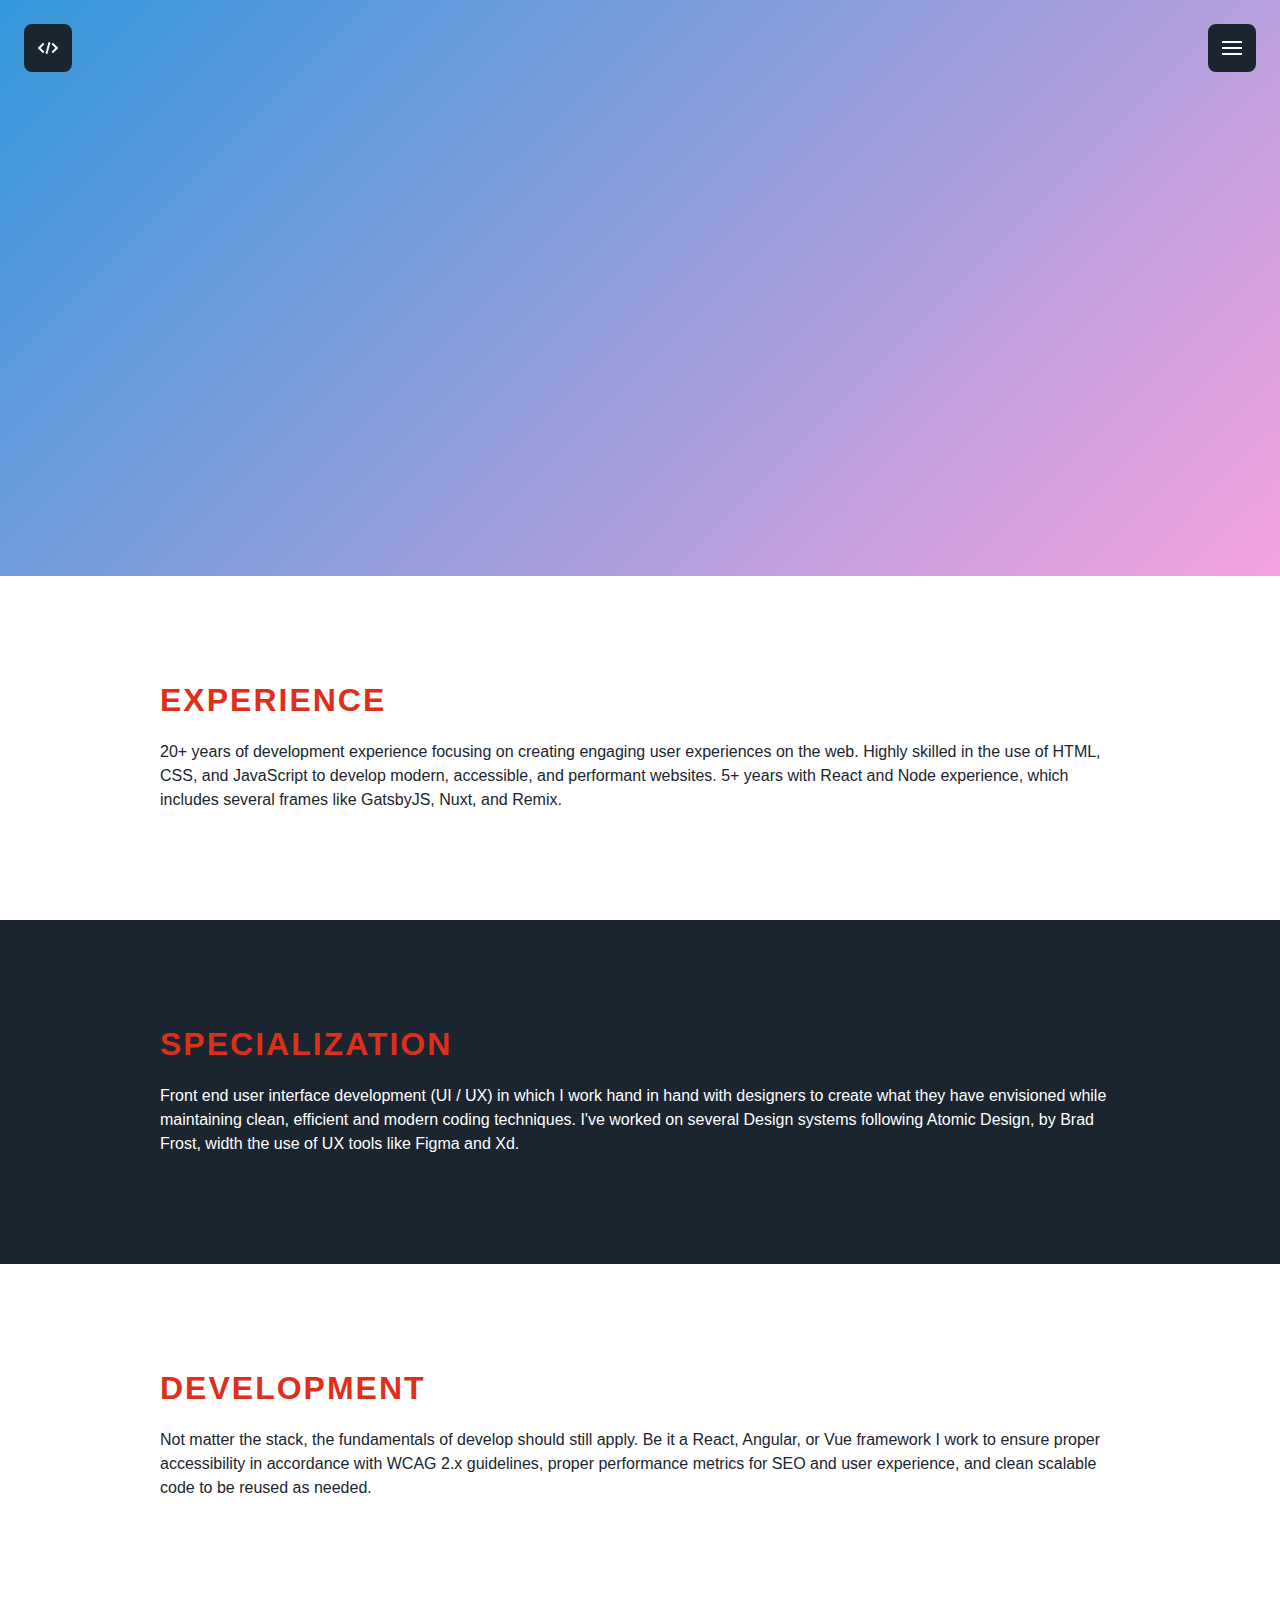
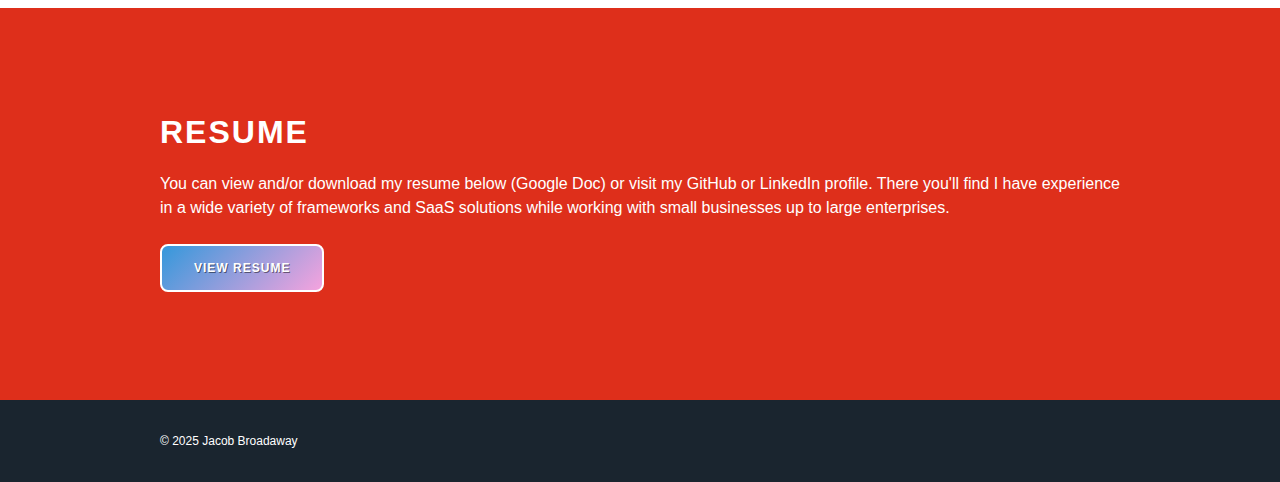
==== commit a5915457: "New Design" ====
--- a/public/index.html
+++ b/public/index.html
@@ -2,22 +2,22 @@
 <html lang="en-us">
 
   <head>
-	<meta name="generator" content="Hugo 0.139.3"><script src="/livereload.js?mindelay=10&amp;v=2&amp;port=1313&amp;path=livereload" data-no-instant defer></script>
+	<meta name="generator" content="Hugo 0.145.0"><script src="/livereload.js?mindelay=10&amp;v=2&amp;port=1313&amp;path=livereload" data-no-instant defer></script>
     <meta charset="utf-8">
     <meta http-equiv="X-UA-Compatible" content="IE=edge,chrome=1">
     <meta name="viewport" content="width=device-width,minimum-scale=1">
-    <title>Home | Jacob Broadaway | UI / UX / Engineer</title>
-    <link rel="preconnect" href="https://fonts.googleapis.com">
-    <link rel="preconnect" href="https://fonts.gstatic.com" crossorigin>
-    <link href="https://fonts.googleapis.com/css2?family=Roboto:wght@400;900&display=swap" rel="stylesheet">
-    
-<style>:root{--size-1:.063rem;--size-2:.125rem;--size-4:.25rem;--size-8:.5rem;--size-12:.75rem;--size-16:1rem;--size-24:1.5rem;--size-32:2rem;--size-40:2.5rem;--size-48:3rem;--color-blue-dark:#1a252f;--color-cyan:#28e1bd;--color-red:#de2f1b;--color-white:#fff;--color-blue-light:#3498db;--color-pink:#f5a3de;--body-background-color:var(--color-white);--body-font-color:var(--color-blue-dark);--body-font-family:"Roboto", sans-serif;--app-title-font-size-1:var(--size-24);--app-title-letter-spacing:var(--size-4);--app-padding-right-left:8vw;--app-transition-1:.24s ease-in-out 0s;--app-transition-2:.32s ease-in-out 0s;--app-transition-3:.40s ease-in-out 0s;--app-box-shadow-1:0 var(--size-1) var(--size-2) rgba(26,37,47,.32);--app-text-shadow-1:var(--size-1) var(--size-2) rgba(26,37,47,.32);--app-wrapper:64rem}*{box-sizing:border-box;margin:0;padding:0}h1,h2,h3,h4,h5,h6{line-height:1}a,button,input,select,textarea{transition:var(--app-transition-1)}a{color:inherit}button{background:0 0;border:none;color:inherit;cursor:pointer;-webkit-appearance:none;appearance:none}li{list-style-type:none}html{scroll-behavior:smooth}body{background:var(--body-background-color);color:var(--body-font-color);font-family:var(--body-font-family);font-size:16px;line-height:1.5;overflow-x:hidden}[button]{--button-background:var(--color-white);--button-border:solid var(--size-2) var(--color-blue-dark);--button-color:var(--color-blue-dark);--button-font-size:var(--size-12);--button-font-weight:bold;--button-letter-spacing:var(--app-title-letter-spacing);--button-padding-top-bottom:calc(var(--size-12) + 1px);--button-padding-right-left:var(--size-16);--button-text-shadow:none;--button-text-transform:uppercase;background:var(--button-background);border:var(--button-border);color:var(--button-color);display:inline-flex;font-size:var(--button-font-size);font-weight:var(--button-font-weight);letter-spacing:var(--button-letter-spacing);padding:var(--button-padding-top-bottom)var(--button-padding-right-left);text-decoration:none;text-shadow:var(--button-text-shadow);text-transform:var(--button-text-transform)}@property --button-bg-color1{syntax: '<color>';
-  inherits: false;
-  initial-value: #3498db;
-}@property --button-bg-color2{syntax: '<color>';
-  inherits: false;
-  initial-value: #f5a3de;
-}[button=resume]{--button-background:linear-gradient(to right, var(--button-bg-color1), var(--button-bg-color2));--button-border:solid var(--size-2) var(--color-white);--button-color:var(--color-white);--button-text-shadow:var(--app-text-shadow-1);transition:--button-bg-color1 .24s,--button-bg-color2 .24s;&:focus,&:hover { --button-bg-color1:#e43725; --button-bg-color2:#e43725; }}.srt{border:0;clip:rect(0 0 0 0);margin:-1px;padding:0;height:1px;width:1px;overflow:hidden;position:absolute}.heading{--heading-color:var(--color-red);--heading-font-size:var(--app-title-font-size-1);--heading-letter-spacing:var(--app-title-letter-spacing);color:var(--heading-color);font-size:var(--heading-font-size);letter-spacing:var(--heading-letter-spacing);text-transform:uppercase}.subheading{--subheading-color:inherit;--subheading-font-size:var(--app-title-font-size-1);--subheading-font-weight:normal;--subheading-letter-spacing:var(--app-title-letter-spacing);color:var(--subheading-color);font-size:var(--subheading-font-size);font-weight:var(--subheading-font-weight);letter-spacing:var(--subheading-letter-spacing);text-transform:uppercase}[icon]{position:relative}[icon=linkedin],[icon=github]{transform:translate(0,2px)}[wrapper]{--wrapper-padding-right-left:var(--app-padding-right-left);--wrapper-max-width:var(--app-wrapper);margin-right:auto;margin-left:auto;padding-right:var(--wrapper-padding-right-left);padding-left:var(--wrapper-padding-right-left);max-width:var(--wrapper-max-width)}.logo{font-size:var(--size-24);font-weight:700;line-height:.65}.header{--header-background:var(--color-blue-dark);--header-min-height:var(--size-48);--header-link-background:transparent;--header-link-color:var(--color-white);--header-link-font-size:var(--size-12);--header-link-letter-spacing:var(--size-2);--header-link-padding-top-bottom:calc(var(--size-16) - 1px);--header-link-padding-right-left:var(--size-16);--header-link-text-transform:uppercase;--header-link-underline-background:var(--color-cyan);--header-link-underline-opacity:0;--header-link-underline-transform:scale(0, 1);--header-link-underline-size:var(--size-2);background:var(--header-background);box-shadow:var(--app-box-shadow-1);min-height:var(--header-min-height);position:sticky;top:0;z-index:9;.header__link { background: var(--header-link-background); color: var(--header-link-color); display: block; font-size: var(--header-link-font-size); letter-spacing: var(--header-link-letter-spacing); padding: var(--header-link-padding-top-bottom) var(--header-link-padding-right-left); text-decoration: none; text-transform: var(--header-link-text-transform); position: relative; &:not(.primary, .secondary) { &:before { content: ""; background: var(--header-link-underline-background); height: var(--header-link-underline-size); width: 100%; opacity: var(--header-link-underline-opacity); position: absolute; bottom: 0; left: 0; transform: var(--header-link-underline-transform); transform-origin: 0 0; transition: var(--app-transition-2); } &:focus, &:hover { --header-link-color: var(--color-cyan); --header-link-underline-opacity: 1; --header-link-underline-transform: scale(1, 1); } } @media only screen and (min-width: 1025px) { &.header__nav-mobile { display: none; } } @media only screen and (max-width: 1024px) { &[aria-expanded="true"] { ~ .nav { opacity: 1; transform: translate(0, 0); } } } } .primary { --header-link-background: var(--color-cyan); --header-link-color: var(--color-dark-blue); --header-link-padding-right-left: 0; text-align: center; width: var(--size-48); } .secondary { @media only screen and (min-width: 1025px) { --header-link-background: var(--color-red); } } .header__nav-logo, .header__nav-mobile { position: absolute; top: 0; bottom: 0; } .header__nav-logo { left: 0; } .header__nav-mobile { right: 0; }}.nav{--nav-display:flex;--nav-height:auto;--nav-width:100%;--nav-position:static;--nav-top:var(--size-48);--nav-left:0;--nav-transform:translate(101%, 0);--nav-transition:var(--app-transition-3);align-items:center;display:var(--nav-display);justify-content:flex-end;height:var(--nav-height);width:var(--nav-width);z-index:1;@media only screen and (max-width:1024px){--nav-display: block; --nav-height: calc(100vh - var(--size-48)); --nav-position: absolute; background: color-mix(in srgb,var(--color-blue-dark) 88%,transparent); backdrop-filter: blur(var(--size-4)); opacity: 0; position: var(--nav-position); top: var(--nav-top); left: var(--nav-left); transform: var(--nav-transform); transition: var(--nav-transition);}}.footer{--footer-background:var(--color-blue-dark);--footer-color:var(--color-white);--footer-font-size:var(--size-12);--footer-letter-spacing:var(--size-2);--footer-text-transform:uppercase;background:var(--footer-background);color:var(--footer-color);font-size:var(--footer-font-size);letter-spacing:var(--footer-letter-spacing);padding:var(--size-12)0;text-transform:var(--footer-text-transform);.footer__copyright { flex: 1 0 auto; } .footer__nav { align-items: center; display: flex; gap: var(--size-4); } .footer__link { padding: 0 var(--size-8); }}.hero{--hero-background:linear-gradient(135deg, var(--color-blue-light) 0%, var(--color-pink) 100%);--hero-color:var(--color-white);--hero-padding-top-bottom:24vh;--hero-content-text-align:left;--hero-content-text-shadow:var(--app-text-shadow-1);background:var(--hero-background);color:var(--hero-color);padding:var(--hero-padding-top-bottom)0;.hero__content { text-align: var(--hero-content-text-align); text-shadow: var(--hero-content-text-shadow); } .heading { --heading-color: var(--hero-color); --heading-font-size: var(--size-48); --heading-letter-spacing: var(--size-8); @media only screen and (max-width: 768px) { --heading-font-size: var(--size-40); } } .subheading { --subheading-font-size: var(--size-32); --subheading-letter-spacing: var(--size-8); @media only screen and (max-width: 768px) { --subheading-font-size: var(--size-24); } }}[hero-layout~=center]{--hero-content-text-align:center}.section{--section-background:inherit;--section-color:inherit;--section-padding-top-bottom:16vh;--section-paddding-right-left:0;--section-content-gap:var(--size-8);background:var(--section-background);color:var(--section-color);padding:var(--section-padding-top-bottom)var(--section-paddding-right-left);position:relative;.section__content { display: flex; flex-direction: column; gap: var(--section-content-gap); }}[section-theme~=dark]{--section-background:var(--color-blue-dark);--section-color:var(--color-white)}[section-theme~=red]{--section-background:var(--color-red);--section-color:var(--color-white);.heading { --heading-color: var(--color-white); }}</style>
+    <title>Home | Jacob Broadaway | Front End Engineer</title>
+    
+<style>@font-face{font-family:satoshi-light;src:url(/fonts/Satoshi-Light.woff2);font-weight:300;font-display:swap;font-style:normal}@font-face{font-family:satoshi-regular;src:url(/fonts/Satoshi-Regular.woff2);font-weight:400;font-display:swap;font-style:normal}@font-face{font-family:satoshi-medium;src:url(/fonts/Satoshi-Medium.woff2);font-weight:500;font-display:swap;font-style:normal}:root{--size-1:.063rem;--size-2:.125rem;--size-4:.25rem;--size-8:.5rem;--size-12:.75rem;--size-16:1rem;--size-24:1.5rem;--size-32:2rem;--size-40:2.5rem;--size-48:3rem;--size-56:3.5rem;--size-64:4rem;--color-blue-dark:#1a252f;--color-cyan:#28e1bd;--color-red:#de2f1b;--color-white:#fff;--color-blue-light:#3498db;--color-pink:#f5a3de;--size-xxsmall:var(--size-2);--size-xsmall:var(--size-4);--size-small:var(--size-8);--size-medium:var(--size-16);--size-xmedium:var(--size-24);--size-large:var(--size-32);--size-xlarge:var(--size-48);--color-primary:var(--color-blue-dark);--color-secondary:var(--color-red);--color-tertiary:var(--color-cyan);--color-accent-blue:var(--color-blue-light);--color-accent-pink:var(--color-pink);--font-headings:"Satoshi-Medium", sans-serif;--font-subheading:"Satoshi-Light", sans-serif;--font-copy:"Satoshi-Regular", sans-serif;--timing-fast:all .24s ease-in-out 0s allow-discrete;--timing-normal:all .32s ease-in-out 0s allow-discrete;--timing-slow:all .40s ease-in-out 0s allow-discrete;--border-radius:var(--size-small);--box-shadow:0 var(--size-2) var(--size-4) rgba(0,0,0,.48);--text-shadow-normal:var(--size-1) var(--size-2) rgba(0,0,0,.48);--text-shadow-close:var(--size-1) var(--size-1) rgba(0,0,0,.48);--body-background-color:var(--color-white);--body-font-color:var(--color-primary);--body-font-family:var(--font-copy)}*{box-sizing:border-box;margin:0;padding:0}html{scroll-behavior:smooth}body{background:var(--body-background-color);color:var(--body-font-color);font-family:var(--body-font-family);font-size:16px;line-height:1.5;overflow-x:hidden}h1,h2,h3,h4,h5,h6{line-height:1}a,button,input,select,textarea{transition:var(--timing-normal)}a{color:inherit}button{background:0 0;border:none;color:inherit;cursor:pointer;-webkit-appearance:none;appearance:none}li{list-style-type:none}img,video{height:auto;max-width:100%}picture{display:block;line-height:0}[button]{--button-background:var(--color-primary);--button-border-color:var(--color-primary);--button-border-radius:var(--border-radius);--button-font-color:var(--color-white);--button-font-family:var(--font-headings);--button-font-size:var(--size-12);--button-padding:var(--size-medium) var(--size-large);background:var(--button-background);border:solid var(--size-2)var(--button-border-color);border-radius:var(--button-border-radius);color:var(--button-font-color);display:inline-flex;font-family:var(--button-font-family);font-size:var(--button-font-size);font-weight:700;padding:var(--button-padding);text-decoration:none;text-transform:uppercase;letter-spacing:var(--size-1);line-height:1}[button~=icon]{--button-padding:calc(var(--size-small) + var(--size-2))}[button~=primary]{&:focus,&:hover { --button-background:var(--color-secondary); --button-border-color:var(--color-secondary); --button-font-color:var(--color-white); }}[button~=secondary]{--button-background:var(--color-secondary);--button-border-color:var(--color-secondary);--button-font-color:var(--color-white);&:focus,&:hover { --button-background:var(--color-primary); --button-border-color:var(--color-primary); --button-font-color:var(--color-white); }}[button~=resume]{--button-background:linear-gradient(135deg, var(--color-accent-blue) 0%, var(--color-accent-pink) 100%);--button-border-color:var(--color-white);--button-font-color:var(--color-white);text-shadow:var(--text-shadow-close);&:focus,&:hover { --button-background:var(--color-white); --button-font-color:var(--color-secondary); text-shadow:none; }}[heading]{--heading-font-color:inherit;--heading-font-family:var(--font-headings);--heading-font-size:var(--size-48);--heading-letter-spacing:0;color:var(--heading-font-color);font-family:var(--heading-font-family);font-size:var(--heading-font-size);letter-spacing:var(--heading-letter-spacing);text-transform:uppercase}[heading="1"]{--heading-font-size:var(--size-56)}[heading="2"]{--heading-font-size:var(--size-40)}[heading="3"]{--heading-font-size:var(--size-32);--heading-letter-spacing:var(--size-2)}[heading="4"]{--heading-font-family:var(--font-subheading);--heading-font-size:var(--size-24);@media screen and (min-width:768px){--heading-letter-spacing: var(--size-medium);}@media screen and (max-width:767px){--heading-letter-spacing: var(--size-xsmall);}}.srt{border:0;clip:rect(0 0 0 0);margin:-1px;padding:0;height:1px;width:1px;overflow:hidden;position:absolute}.dialog{--dialog-background:var(--color-white);--dialog-border-radius:var(--border-radius);--dialog-box-shadow:var(--box-shadow);--dialog-font-color:var(--color-primary);--dialog-padding:0;--dialog-opacity:0;--dialog-width:32rem;--dialog-top:0;--dialog-right:auto;--dialog-bottom:auto;--dialog-left:0;--dialog-transform:translate(0, 0);--dialog-transition:var(--timing-normal);--dialog-close-top:0;--dialog-close-right:0;background:var(--dialog-background);border:0;border-radius:var(--dialog-border-radius);box-shadow:var(--dialog-box-shadow);color:var(--dialog-font-color);padding:var(--dialog-padding);height:auto;width:var(--dialog-width);max-width:calc(100% - var(--dialog-top));opacity:var(--dialog-opacity);position:fixed;top:var(--dialog-top);right:var(--dialog-right);bottom:var(--dialog-bottom);left:var(--dialog-left);z-index:9;transform:var(--dialog-transform);transition:var(--dialog-transition);&[open], &[open]::backdrop { --dialog-opacity: 1; --dialog-transform: translate(0, 0); } &::backdrop { background: rgba(0,0,0,.48); opacity: var(--dialog-opacity); pointer-events: none; transition: var(--dialog-transition); }}.dialog__close{position:absolute;top:var(--dialog-close-top);right:var(--dialog-close-right)}[dialog=menu]{--dialog-background:var(--color-primary);--dialog-font-color:var(--color-white);--dialog-padding:var(--size-xlarge) 0;--dialog-width:24rem;--dialog-top:var(--size-xmedium);--dialog-right:var(--size-xmedium);--dialog-bottom:var(--size-xmedium);--dialog-left:auto;--dialog-transform:translate(104%, 0)}@starting-style{.dialog[open],
+  .dialog[open]::backdrop {
+    --dialog-opacity: 0;
+  }
+  
+  [dialog="menu"][open] {
+    --dialog-transform: translate(104%, 0);
+  }
+
+}body:has(.dialog[open]){overflow:hidden}[wrapper]{--wrapper-padding:var(--size-large);--wrapper-width:48rem;margin-right:auto;margin-left:auto;padding-right:var(--wrapper-padding);padding-left:var(--wrapper-padding);max-width:var(--wrapper-width)}[wrapper=structure]{--wrapper-width:64rem}.header{--header-background:transparent;--header-border-radius:var(--border-radius);--header-box-shadow:var(--box-shadow);--header-font-color:var(--color-white);--header-position:absolute;--header-top:var(--size-medium);--header-right-left:var(--size-medium);--header-nav-background:var(--color-primary);--header-nav-border-radius:var(--border-radius);--header-nav-font-color:var(--color-white);--header-nav-padding:var(--size-small);background:var(--header-background);border-radius:var(--header-border-radius);color:var(--header-font-color);position:var(--header-position);top:var(--header-top);right:var(--header-right-left);left:var(--header-right-left);z-index:8}.header__nav{display:flex;gap:calc(100% - 96px);padding:var(--header-nav-padding)}.nav{--nav-gap:0;--nav-padding:var(--size-xlarge) 0;--nav-link-background:transparent;--nav-link-font-color:var(--color-white);--nav-link-padding:calc(var(--size-small) + var(--size-4)) var(--size-large);display:flex;flex-direction:column;gap:var(--nav-gap);padding:var(--nav-padding)}.nav__link{background:var(--nav-link-background);color:var(--nav-link-font-color);display:flex;padding:var(--nav-link-padding);text-decoration:none;&:focus,&:hover { --nav-link-background:var(--color-tertiary); --nav-link-font-color:var(--color-primary); }}.footer{--footer-background:var(--color-primary);--footer-font-color:var(--color-white);--footer-font-size:var(--size-12);--footer-padding:var(--size-large) 0;background:var(--footer-background);color:var(--footer-font-color);font-size:var(--footer-font-size);padding:var(--footer-padding)}.hero{--hero-background:var(--color-white);--hero-font-color:inherit;--hero-text-shadow:none;--hero-content-padding:12vh;--hero-content-align-items:flex-start;--hero-content-justify-content:flex-end;background:var(--hero-background);color:var(--hero-font-color);text-shadow:var(--hero-text-shadow);position:relative}.hero__img{filter:grayscale(100%);object-fit:cover;opacity:0;height:100%;width:100%}.hero__grid{position:absolute;inset:0}@media screen and (min-width:768px){.hero__grid{display:grid;grid-template-columns:repeat(4,1fr);grid-template-rows:repeat(2,1fr);grid-template-areas:"a b c d" "e f g h"}[hero-layout=bottom-left] .hero__content{grid-area:e/e/g/g}[hero-layout=bottom-center] .hero__content{grid-area:f/f/g/g;text-align:center;& .hero__cta { margin: auto; }}[hero-layout=bottom-right] .hero__content{grid-area:g/g/h/h}}@media screen and (max-width:767px){.hero__grid{display:block}}.hero__content{align-items:var(--hero-content-align-items);display:flex;flex-direction:column;justify-content:var(--hero-content-justify-content);padding-bottom:var(--hero-content-padding);height:100%}[hero-theme~=dark]{--hero-background:linear-gradient(135deg, var(--color-accent-blue) 0%, var(--color-accent-pink) 100%);--hero-font-color:var(--color-white);--hero-text-shadow:var(--text-shadow-normal)}[hero-theme~=no-image]{padding-top:32vh;padding-bottom:32vh}[hero-theme~=animate]{.hero__title-1, .hero__title-2 { width: 100%; opacity: 0; position: relative; } .hero__title-1 { animation: slideDown 1.2s forwards linear .24s; } .hero__title-2 { animation: slideUp 1.2s forwards linear .24s; margin-left: var(--size-8); }}@keyframes slideDown{0%{opacity:0;transform:translate(0,-100%)}50%{opacity:0}100%{opacity:1;transform:translate(0,0)}}@keyframes slideUp{0%{opacity:0;transform:translate(0,100%)}50%{opacity:0}100%{opacity:1;transform:translate(0,0)}}.section{--section-background:var(--color-white);--section-font-color:inherit;--section-padding:12vh;--section-content-gap:var(--size-xmedium);--section-title-font-color:var(--color-secondary);background:var(--section-background);color:var(--section-font-color);padding-top:var(--section-padding);padding-bottom:var(--section-padding)}.section__content{display:flex;flex-direction:column;gap:var(--section-content-gap)}.section__title{color:var(--section-title-font-color)}[section-theme~=dark]{--section-background:var(--color-primary);--section-font-color:var(--color-white)}[section-theme~=red]{--section-background:var(--color-secondary);--section-font-color:var(--color-white);--section-title-font-color:var(--color-white)}</style>
 
   </head>
 
@@ -26,77 +26,112 @@
     
     <header id="header" class="header" role="banner">
   
-  <div class="header__content">
-  
-    <nav class="header__nav" aria-label="primary nav" role="navigation">
-
-      <a href="/" class="header__link header__nav-logo primary">
-        <span class="srt">Home</span>
-        <span class="logo" aria-hidden="true">
-          &lsaquo;&rsaquo;
-        </span>
-      </a>
-      
-      <button 
-        id="navControl"
-        class="header__link header__nav-mobile" 
-        aria-expanded="false" 
-        aria-controls="navList"
-      >
-        Menu
-      </button>
-      
-      <ul id="navList" class="nav">
-      
-        <li class="nav__item">
-          <a href="#introduction" class="header__link">
-            Introduction
-          </a>
-        </li>
-      
-        <li class="nav__item">
-          <a href="#experience" class="header__link">
-            Experience
-          </a>          
-        </li>
-      
-        <li class="nav__item">
-          <a href="#specialization" class="header__link">
-            Specialization
-          </a>
-        </li>
-      
-        <li class="nav__item">
-          <a href="#development" class="header__link">
-            Development
-          </a>
-        </li>
-      
-        <li class="nav__item">
-          <a href="#resume" class="header__link secondary">
-            Resume
-          </a>
-        </ul> 
-        
-      </ul>   
-      
-    </nav>
-  
-  </div>
-  
+  <nav class="header__nav" aria-label="Primary menu" role="navigation">
+
+    <a href="/" class="header__nav-link" button="icon primary"><svg class="logo" width="24px" height="24px" viewBox="0 0 512 512" version="1.1" xmlns="http://www.w3.org/2000/svg" xmlns:xlink="http://www.w3.org/1999/xlink" aria-label="Home page" role="img">
+  <title>Home page</title>
+  
+    <g stroke="none" stroke-width="1" fill="none" fill-rule="evenodd">
+      <g id="icon" fill="currentColor" transform="translate(37.333333, 128.141872)">
+        <path d="M111.084954,16.7215774 L141.254831,46.8914721 L60.356556,127.806522 L141.254831,208.721577 L111.084954,238.891472 L7.10542736e-15,127.806522 L111.084954,16.7215774 Z M326.063211,16.758697 L295.893333,46.9285921 L376.791607,127.843642 L295.893333,208.758697 L326.063211,238.928592 L437.148163,127.843642 L326.063211,16.758697 Z M231.145356,3.69482223e-12 L272.358192,11.0429459 L206.100516,258.319957 L164.887681,247.277012 L231.145356,3.69482223e-12 Z"></path>
+      </g>
+    </g>
+  
+</svg>
+</a>
+    
+    <button class="header__nav-link" button="icon primary" dialog-show="menu"><svg class="menu" width="24px" height="24px" viewBox="0 0 512 512" version="1.1" xmlns="http://www.w3.org/2000/svg" xmlns:xlink="http://www.w3.org/1999/xlink" aria-label="Open primary menu" role="img">
+  <title>Open primary menu</title>
+  
+    <g stroke="none" stroke-width="1" fill="none" fill-rule="evenodd">
+      <g id="app-main-menu" fill="currentColor" transform="translate(42.666667, 106.666667)">
+        <path d="M3.55271368e-14,4.26325641e-14 L426.666667,4.26325641e-14 L426.666667,42.6666667 L3.55271368e-14,42.6666667 L3.55271368e-14,4.26325641e-14 Z M3.55271368e-14,128 L426.666667,128 L426.666667,170.666667 L3.55271368e-14,170.666667 L3.55271368e-14,128 Z M3.55271368e-14,256 L426.666667,256 L426.666667,298.666667 L3.55271368e-14,298.666667 L3.55271368e-14,256 Z"></path>
+      </g>
+    </g>
+  
+</svg>
+</button>
+    
+  </nav>  
   
 </header>
+
+<dialog class="dialog" dialog="menu">
+
+  <div class="dialog__content">
+  
+    <button class="dialog__close" button="icon secondary" dialog-hide="menu"><svg class="logo" width="24px" height="24px" viewBox="0 0 512 512" version="1.1" xmlns="http://www.w3.org/2000/svg" xmlns:xlink="http://www.w3.org/1999/xlink" aria-label="Close primary menu" role="img">
+  <title>Close primary menu</title>
+   
+    <g stroke="none" stroke-width="1" fill="none" fill-rule="evenodd">
+      <g id="add" fill="currentColor" transform="translate(134.248389, 134.248389)">
+        <path d="M213.333333,2.84217094e-14 L243.503223,30.1698893 L151.921,121.751 L243.503223,213.333333 L213.333333,243.503223 L121.751,151.921 L30.1698893,243.503223 L2.84217094e-14,213.333333 L91.582,121.751 L2.84217094e-14,30.1698893 L30.1698893,2.84217094e-14 L121.751,91.582 L213.333333,2.84217094e-14 Z"></path>
+      </g>
+    </g>
+  
+</svg>
+</button>
+    
+    <ul class="nav">
+    
+      <li class="nav__item">
+        <a href="#introduction" class="nav__link">
+          Introduction
+        </a>
+      </li>
+    
+      <li class="nav__item">
+        <a href="#experience" class="nav__link">
+          Experience
+        </a>
+      </li>
+    
+      <li class="nav__item">
+        <a href="#specialization" class="nav__link">
+          Specialization
+        </a>
+      </li>
+    
+      <li class="nav__item">
+        <a href="#development" class="nav__link">
+          Development
+        </a>
+      </li>
+      
+      <li class="nav__item">
+        <a href="#resume" class="nav__link">
+          Resume
+        </a>
+      </li>
+
+      <li class="nav__item">
+        <a href="https://github.com/QNecron/" target="_blank" rel="noopener noreferrer" class="nav__link">
+          GitHub
+        </a>
+      </li>
+      
+      <li class="nav__item">
+        <a href="https://www.linkedin.com/in/jacob-broadaway/" target="_blank" rel="noopener noreferrer" class="nav__link">
+          LinkedIn
+        </a>
+      </li>
+      
+    </ul>
+  
+  </div>
+  
+</dialog> 
     
     
     <main id="main" class="main" role="main">
       
-  <section class="hero" hero-theme="resume">
+  <section id="introduction" class="hero" hero-theme="dark animate no-image">
   
   
   
   <div 
     class="hero__grid" 
-    hero-layout="center" 
+    hero-layout="bottom-left" 
     wrapper="structure"
   >
   
@@ -104,17 +139,13 @@
       
       
       
-        <h1 class="heading">
-          Jacob Broadaway
-        </h1>
-      
-      
-      
-      
-      
-        <h2 class="subheading">
-          UI / UX / Web Developer
-        </h2>
+        <h1 class="hero__title-1" heading="1">Jacob Broadaway</h1>
+      
+      
+      
+      
+      
+        <h2 class="hero__title-2" heading="4">Front End Engineer</h2>
         
       
       
@@ -135,11 +166,11 @@
       <div class="section__content">
         
         
-          <h2 class="heading">Experience</h2>
-        
-        
-        
-          <p class="copy">Twelve years of graphic/web design and development experience and four years of system administrative experience. Highly skilled in the use of HTML5, CSS3, PHP and the use of jQuery to develop modern, mobile and fully responsive websites.</p>
+          <h2 class="section__title" heading="3">Experience</h2>
+        
+        
+        
+          <p class="section__copy">20&#43; years of development experience focusing on creating engaging user experiences on the web. Highly skilled in the use of HTML, CSS, and JavaScript to develop modern, accessible, and performant websites. 5&#43; years with React and Node experience, which includes several frames like GatsbyJS, Nuxt, and Remix.</p>
         
         
         
@@ -164,11 +195,11 @@
       <div class="section__content">
         
         
-          <h2 class="heading">Specialization</h2>
-        
-        
-        
-          <p class="copy">Front end user interface development (UI / UX) in which I work hand in hand with web designers to create what they have envisioned for the client while maintaining clean, efficient and modern coding techniques.</p>
+          <h2 class="section__title" heading="3">Specialization</h2>
+        
+        
+        
+          <p class="section__copy">Front end user interface development (UI / UX) in which I work hand in hand with designers to create what they have envisioned while maintaining clean, efficient and modern coding techniques. I&#39;ve worked on several Design systems following Atomic Design, by Brad Frost, width the use of UX tools like Figma and Xd.</p>
         
         
         
@@ -193,11 +224,11 @@
       <div class="section__content">
         
         
-          <h2 class="heading">Development</h2>
-        
-        
-        
-          <p class="copy">Utilizing HTML5, CSS3 and Javascript creating modern appealing websites is easier and faster than ever. Serving up streamlined HTML, CSS and Javascript on top of modern development practices produces a modern website in no time at all.</p>
+          <h2 class="section__title" heading="3">Development</h2>
+        
+        
+        
+          <p class="section__copy">Not matter the stack, the fundamentals of develop should still apply. Be it a React, Angular, or Vue framework I work to ensure proper accessibility in accordance with WCAG 2.x guidelines, proper performance metrics for SEO and user experience, and clean scalable code to be reused as needed.</p>
         
         
         
@@ -222,11 +253,11 @@
       <div class="section__content">
         
         
-          <h2 class="heading">Resume</h2>
-        
-        
-        
-          <p class="copy">View my code, don’t worry I’m not affraid! Right Click &gt; View Page Source. All of that, yeah that was me doing what I do best. Or, if you&#39;d like you can view my actual resume below.</p>
+          <h2 class="section__title" heading="3">Resume</h2>
+        
+        
+        
+          <p class="section__copy">You can view and/or download my resume below (Google Doc) or visit my GitHub or LinkedIn profile. There you&#39;ll find I have experience in a wide variety of frameworks and SaaS solutions while working with small businesses up to large enterprises.</p>
         
         
         
@@ -255,29 +286,9 @@
 
   <div class="footer__content" wrapper="structure">
     
-    <nav class="footer__nav" aria-label="social nav" role="navigation">
-      
-      <div class="footer__copyright">
-        &copy; 2024 Jacob Broadaway        
-      </div>
-      
-      
-      <a href="https://github.com/QNecron" class="footer__link" target="_blank" rel="noopener noreferrer">
-        <svg icon="github" xmlns="http://www.w3.org/2000/svg" viewBox="0 0 16 16" height="16" width="16" aria-hidden="true">
-          <path fill="#fff" d="M8 0C3.58 0 0 3.58 0 8c0 3.54 2.29 6.53 5.47 7.59.4.07.55-.17.55-.38 0-.19-.01-.82-.01-1.49-2.01.37-2.53-.49-2.69-.94-.09-.23-.48-.94-.82-1.13-.28-.15-.68-.52-.01-.53.63-.01 1.08.58 1.23.82.72 1.21 1.87.87 2.33.66.07-.52.28-.87.51-1.07-1.78-.2-3.64-.89-3.64-3.95 0-.87.31-1.59.82-2.15-.08-.2-.36-1.02.08-2.12 0 0 .67-.21 2.2.82.64-.18 1.32-.27 2-.27.68 0 1.36.09 2 .27 1.53-1.04 2.2-.82 2.2-.82.44 1.1.16 1.92.08 2.12.51.56.82 1.27.82 2.15 0 3.07-1.87 3.75-3.65 3.95.29.25.54.73.54 1.48 0 1.07-.01 1.93-.01 2.2 0 .21.15.46.55.38A8.013 8.013 0 0016 8c0-4.42-3.58-8-8-8z"></path>
-        </svg>
-        <span class="srt">My LinkedIn profile</span>
-      </a>
-      
-      
-      <a href="https://www.linkedin.com/in/jacob-broadaway" class="footer__link" target="_blank" rel="noopener noreferrer">
-        <svg icon="linkedin" xmlns="http://www.w3.org/2000/svg" viewBox="0 0 19 18" width="16" height="16" aria-hidden="true">
-          <path fill="#fff" d="M3.94 2A2 2 0 1 1 2 0a2 2 0 0 1 1.94 2zM4 5.48H0V18h4zm6.32 0H6.34V18h3.94v-6.57c0-3.66 4.77-4 4.77 0V18H19v-7.93c0-6.17-7.06-5.94-8.72-2.91z"></path>
-        </svg>
-        <span class="srt">My GitHub profile</span>        
-      </a>
-      
-    </nav>
+    <div class="footer__copyright">
+      &copy; 2025 Jacob Broadaway        
+    </div>
       
   </div>
   
@@ -285,7 +296,7 @@
     
     
     
-<script>document.addEventListener("DOMContentLoaded",e=>{const t=document.getElementById("navControl");t.addEventListener("click",()=>{let e=t.getAttribute("aria-expanded");t.setAttribute("aria-expanded",e==="true"?"false":"true")})})</script>
+<script>const dialogMenu=document.querySelector("[dialog]");if(dialogMenu){const e=document.querySelector("[dialog-show]"),t=document.querySelector("[dialog-hide]");e.addEventListener("click",()=>{dialogMenu.open?dialogMenu.close():dialogMenu.showModal()}),t.addEventListener("click",()=>{dialogMenu.close()})}</script>
 
     
   </body>
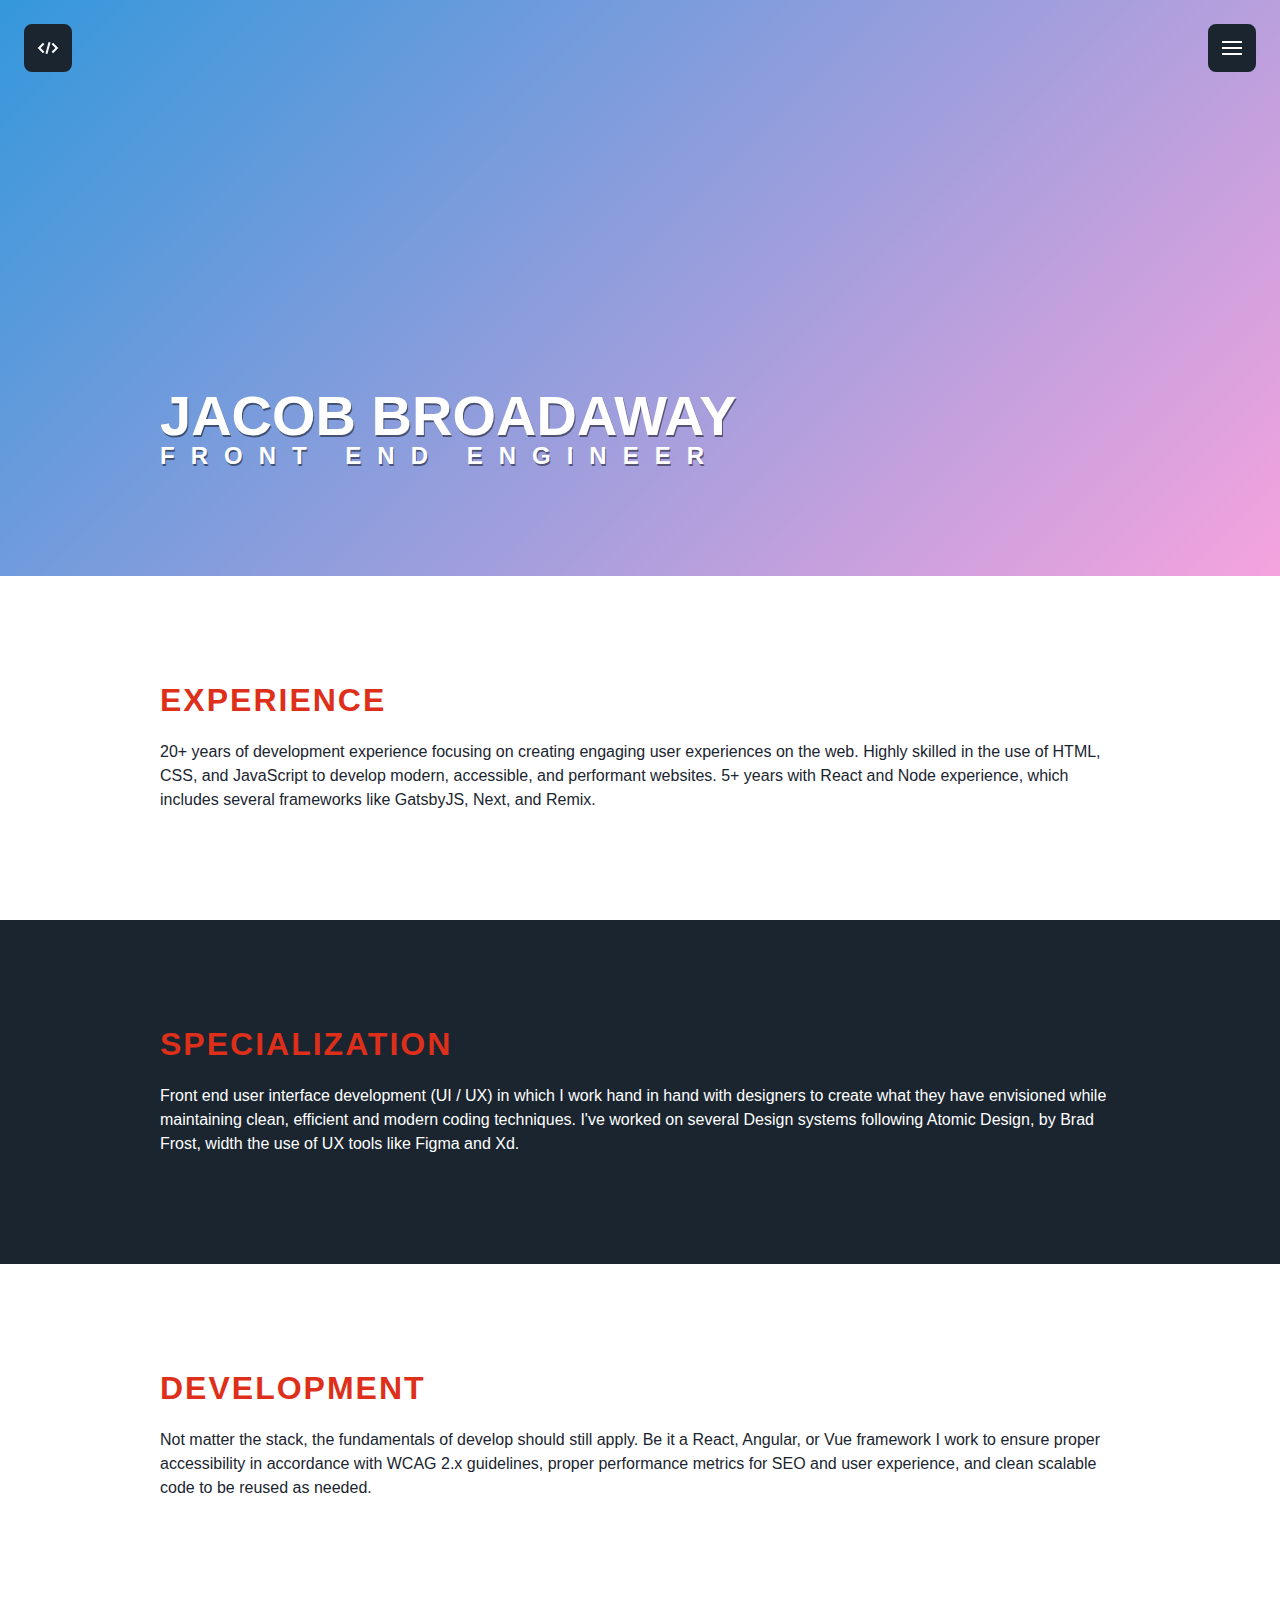
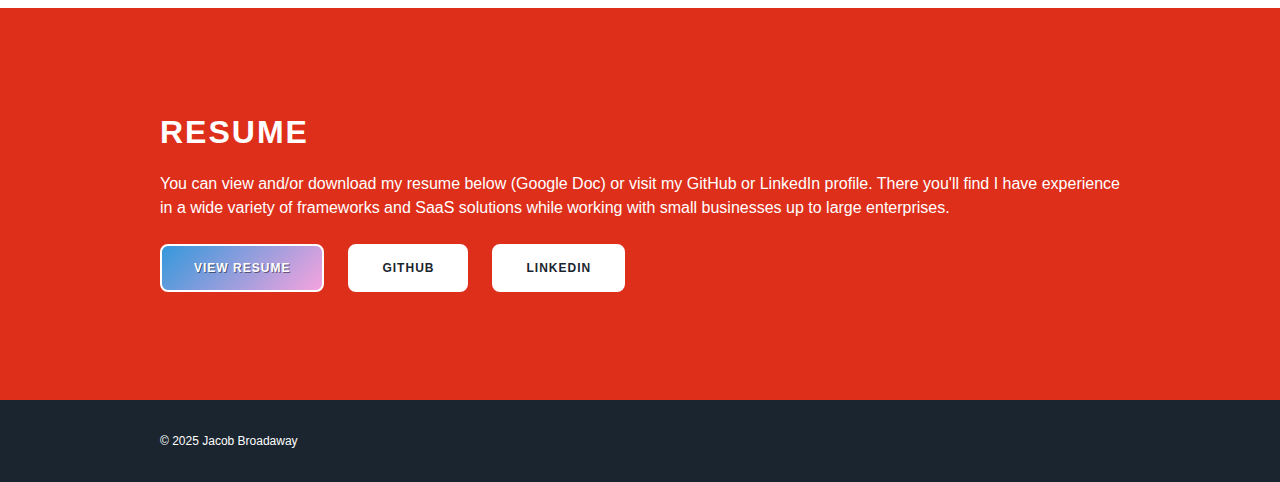
==== commit aa73b966: "Minor UI Bugs Fixed" ====
--- a/public/index.html
+++ b/public/index.html
@@ -8,7 +8,7 @@
     <meta name="viewport" content="width=device-width,minimum-scale=1">
     <title>Home | Jacob Broadaway | Front End Engineer</title>
     
-<style>@font-face{font-family:satoshi-light;src:url(/fonts/Satoshi-Light.woff2);font-weight:300;font-display:swap;font-style:normal}@font-face{font-family:satoshi-regular;src:url(/fonts/Satoshi-Regular.woff2);font-weight:400;font-display:swap;font-style:normal}@font-face{font-family:satoshi-medium;src:url(/fonts/Satoshi-Medium.woff2);font-weight:500;font-display:swap;font-style:normal}:root{--size-1:.063rem;--size-2:.125rem;--size-4:.25rem;--size-8:.5rem;--size-12:.75rem;--size-16:1rem;--size-24:1.5rem;--size-32:2rem;--size-40:2.5rem;--size-48:3rem;--size-56:3.5rem;--size-64:4rem;--color-blue-dark:#1a252f;--color-cyan:#28e1bd;--color-red:#de2f1b;--color-white:#fff;--color-blue-light:#3498db;--color-pink:#f5a3de;--size-xxsmall:var(--size-2);--size-xsmall:var(--size-4);--size-small:var(--size-8);--size-medium:var(--size-16);--size-xmedium:var(--size-24);--size-large:var(--size-32);--size-xlarge:var(--size-48);--color-primary:var(--color-blue-dark);--color-secondary:var(--color-red);--color-tertiary:var(--color-cyan);--color-accent-blue:var(--color-blue-light);--color-accent-pink:var(--color-pink);--font-headings:"Satoshi-Medium", sans-serif;--font-subheading:"Satoshi-Light", sans-serif;--font-copy:"Satoshi-Regular", sans-serif;--timing-fast:all .24s ease-in-out 0s allow-discrete;--timing-normal:all .32s ease-in-out 0s allow-discrete;--timing-slow:all .40s ease-in-out 0s allow-discrete;--border-radius:var(--size-small);--box-shadow:0 var(--size-2) var(--size-4) rgba(0,0,0,.48);--text-shadow-normal:var(--size-1) var(--size-2) rgba(0,0,0,.48);--text-shadow-close:var(--size-1) var(--size-1) rgba(0,0,0,.48);--body-background-color:var(--color-white);--body-font-color:var(--color-primary);--body-font-family:var(--font-copy)}*{box-sizing:border-box;margin:0;padding:0}html{scroll-behavior:smooth}body{background:var(--body-background-color);color:var(--body-font-color);font-family:var(--body-font-family);font-size:16px;line-height:1.5;overflow-x:hidden}h1,h2,h3,h4,h5,h6{line-height:1}a,button,input,select,textarea{transition:var(--timing-normal)}a{color:inherit}button{background:0 0;border:none;color:inherit;cursor:pointer;-webkit-appearance:none;appearance:none}li{list-style-type:none}img,video{height:auto;max-width:100%}picture{display:block;line-height:0}[button]{--button-background:var(--color-primary);--button-border-color:var(--color-primary);--button-border-radius:var(--border-radius);--button-font-color:var(--color-white);--button-font-family:var(--font-headings);--button-font-size:var(--size-12);--button-padding:var(--size-medium) var(--size-large);background:var(--button-background);border:solid var(--size-2)var(--button-border-color);border-radius:var(--button-border-radius);color:var(--button-font-color);display:inline-flex;font-family:var(--button-font-family);font-size:var(--button-font-size);font-weight:700;padding:var(--button-padding);text-decoration:none;text-transform:uppercase;letter-spacing:var(--size-1);line-height:1}[button~=icon]{--button-padding:calc(var(--size-small) + var(--size-2))}[button~=primary]{&:focus,&:hover { --button-background:var(--color-secondary); --button-border-color:var(--color-secondary); --button-font-color:var(--color-white); }}[button~=secondary]{--button-background:var(--color-secondary);--button-border-color:var(--color-secondary);--button-font-color:var(--color-white);&:focus,&:hover { --button-background:var(--color-primary); --button-border-color:var(--color-primary); --button-font-color:var(--color-white); }}[button~=resume]{--button-background:linear-gradient(135deg, var(--color-accent-blue) 0%, var(--color-accent-pink) 100%);--button-border-color:var(--color-white);--button-font-color:var(--color-white);text-shadow:var(--text-shadow-close);&:focus,&:hover { --button-background:var(--color-white); --button-font-color:var(--color-secondary); text-shadow:none; }}[heading]{--heading-font-color:inherit;--heading-font-family:var(--font-headings);--heading-font-size:var(--size-48);--heading-letter-spacing:0;color:var(--heading-font-color);font-family:var(--heading-font-family);font-size:var(--heading-font-size);letter-spacing:var(--heading-letter-spacing);text-transform:uppercase}[heading="1"]{--heading-font-size:var(--size-56)}[heading="2"]{--heading-font-size:var(--size-40)}[heading="3"]{--heading-font-size:var(--size-32);--heading-letter-spacing:var(--size-2)}[heading="4"]{--heading-font-family:var(--font-subheading);--heading-font-size:var(--size-24);@media screen and (min-width:768px){--heading-letter-spacing: var(--size-medium);}@media screen and (max-width:767px){--heading-letter-spacing: var(--size-xsmall);}}.srt{border:0;clip:rect(0 0 0 0);margin:-1px;padding:0;height:1px;width:1px;overflow:hidden;position:absolute}.dialog{--dialog-background:var(--color-white);--dialog-border-radius:var(--border-radius);--dialog-box-shadow:var(--box-shadow);--dialog-font-color:var(--color-primary);--dialog-padding:0;--dialog-opacity:0;--dialog-width:32rem;--dialog-top:0;--dialog-right:auto;--dialog-bottom:auto;--dialog-left:0;--dialog-transform:translate(0, 0);--dialog-transition:var(--timing-normal);--dialog-close-top:0;--dialog-close-right:0;background:var(--dialog-background);border:0;border-radius:var(--dialog-border-radius);box-shadow:var(--dialog-box-shadow);color:var(--dialog-font-color);padding:var(--dialog-padding);height:auto;width:var(--dialog-width);max-width:calc(100% - var(--dialog-top));opacity:var(--dialog-opacity);position:fixed;top:var(--dialog-top);right:var(--dialog-right);bottom:var(--dialog-bottom);left:var(--dialog-left);z-index:9;transform:var(--dialog-transform);transition:var(--dialog-transition);&[open], &[open]::backdrop { --dialog-opacity: 1; --dialog-transform: translate(0, 0); } &::backdrop { background: rgba(0,0,0,.48); opacity: var(--dialog-opacity); pointer-events: none; transition: var(--dialog-transition); }}.dialog__close{position:absolute;top:var(--dialog-close-top);right:var(--dialog-close-right)}[dialog=menu]{--dialog-background:var(--color-primary);--dialog-font-color:var(--color-white);--dialog-padding:var(--size-xlarge) 0;--dialog-width:24rem;--dialog-top:var(--size-xmedium);--dialog-right:var(--size-xmedium);--dialog-bottom:var(--size-xmedium);--dialog-left:auto;--dialog-transform:translate(104%, 0)}@starting-style{.dialog[open],
+<style>@font-face{font-family:satoshi-light;src:url(/fonts/Satoshi-Light.woff2);font-weight:300;font-display:swap;font-style:normal}@font-face{font-family:satoshi-regular;src:url(/fonts/Satoshi-Regular.woff2);font-weight:400;font-display:swap;font-style:normal}@font-face{font-family:satoshi-medium;src:url(/fonts/Satoshi-Medium.woff2);font-weight:500;font-display:swap;font-style:normal}:root{--size-1:.063rem;--size-2:.125rem;--size-4:.25rem;--size-8:.5rem;--size-12:.75rem;--size-16:1rem;--size-24:1.5rem;--size-32:2rem;--size-40:2.5rem;--size-48:3rem;--size-56:3.5rem;--size-64:4rem;--color-blue-dark:#1a252f;--color-cyan:#28e1bd;--color-red:#de2f1b;--color-white:#fff;--color-blue-light:#3498db;--color-pink:#f5a3de;--size-xxsmall:var(--size-2);--size-xsmall:var(--size-4);--size-small:var(--size-8);--size-medium:var(--size-16);--size-xmedium:var(--size-24);--size-large:var(--size-32);--size-xlarge:var(--size-48);--color-primary:var(--color-blue-dark);--color-secondary:var(--color-red);--color-tertiary:var(--color-cyan);--color-accent-blue:var(--color-blue-light);--color-accent-pink:var(--color-pink);--font-headings:"Satoshi-Medium", sans-serif;--font-subheading:"Satoshi-Light", sans-serif;--font-copy:"Satoshi-Regular", sans-serif;--timing-fast:all .24s ease-in-out 0s allow-discrete;--timing-normal:all .32s ease-in-out 0s allow-discrete;--timing-slow:all .40s ease-in-out 0s allow-discrete;--border-radius:var(--size-small);--box-shadow:0 var(--size-2) var(--size-4) rgba(0,0,0,.48);--text-shadow-normal:var(--size-1) var(--size-2) rgba(0,0,0,.48);--text-shadow-close:var(--size-1) var(--size-1) rgba(0,0,0,.48);--body-background-color:var(--color-white);--body-font-color:var(--color-primary);--body-font-family:var(--font-copy)}*{box-sizing:border-box;margin:0;padding:0}html{scroll-behavior:smooth}body{background:var(--body-background-color);color:var(--body-font-color);font-family:var(--body-font-family);font-size:16px;line-height:1.5;overflow-x:hidden}h1,h2,h3,h4,h5,h6{line-height:1}a,button,input,select,textarea{transition:var(--timing-normal)}a{color:inherit}button{background:0 0;border:none;color:inherit;cursor:pointer;-webkit-appearance:none;appearance:none}li{list-style-type:none}img,video{height:auto;max-width:100%}picture{display:block;line-height:0}[button]{--button-background:var(--color-primary);--button-border-color:var(--color-primary);--button-border-radius:var(--border-radius);--button-font-color:var(--color-white);--button-font-family:var(--font-headings);--button-font-size:var(--size-12);--button-padding:var(--size-medium) var(--size-large);align-items:center;background:var(--button-background);border:solid var(--size-2)var(--button-border-color);border-radius:var(--button-border-radius);color:var(--button-font-color);display:inline-flex;font-family:var(--button-font-family);font-size:var(--button-font-size);font-weight:700;justify-content:center;padding:var(--button-padding);text-decoration:none;text-transform:uppercase;letter-spacing:var(--size-1);line-height:1}[button~=icon]{--button-padding:calc(var(--size-small) + var(--size-2))}[button~=primary]{&:focus,&:hover { --button-background:var(--color-secondary); --button-border-color:var(--color-secondary); --button-font-color:var(--color-white); }}[button~=inverse]{--button-background:var(--color-white);--button-border-color:var(--color-white);--button-font-color:var(--color-primary);&:focus,&:hover { --button-background:var(--color-primary); --button-border-color:var(--color-primary); --button-font-color:var(--color-white); }}[button~=secondary]{--button-background:var(--color-secondary);--button-border-color:var(--color-secondary);--button-font-color:var(--color-white);&:focus,&:hover { --button-background:var(--color-primary); --button-border-color:var(--color-primary); --button-font-color:var(--color-white); }}[button~=resume]{--button-background:linear-gradient(135deg, var(--color-accent-blue) 0%, var(--color-accent-pink) 100%);--button-border-color:var(--color-white);--button-font-color:var(--color-white);text-shadow:var(--text-shadow-close);&:focus,&:hover { --button-background:var(--color-white); --button-font-color:var(--color-secondary); text-shadow:none; }}[heading]{--heading-font-color:inherit;--heading-font-family:var(--font-headings);--heading-font-size:var(--size-48);--heading-letter-spacing:0;color:var(--heading-font-color);font-family:var(--heading-font-family);font-size:var(--heading-font-size);letter-spacing:var(--heading-letter-spacing);text-transform:uppercase}[heading="1"]{--heading-font-size:var(--size-56)}[heading="2"]{--heading-font-size:var(--size-40)}[heading="3"]{--heading-font-size:var(--size-32);--heading-letter-spacing:var(--size-2)}[heading="4"]{--heading-font-family:var(--font-subheading);--heading-font-size:var(--size-24);@media screen and (min-width:768px){--heading-letter-spacing: var(--size-medium);}@media screen and (max-width:767px){--heading-letter-spacing: var(--size-xsmall);}}.srt{border:0;clip:rect(0 0 0 0);margin:-1px;padding:0;height:1px;width:1px;overflow:hidden;position:absolute}.dialog{--dialog-background:var(--color-white);--dialog-border-radius:var(--border-radius);--dialog-box-shadow:var(--box-shadow);--dialog-font-color:var(--color-primary);--dialog-padding:0;--dialog-opacity:0;--dialog-width:32rem;--dialog-top:0;--dialog-right:auto;--dialog-bottom:auto;--dialog-left:0;--dialog-transform:translate(0, 0);--dialog-transition:var(--timing-normal);--dialog-close-top:0;--dialog-close-right:0;background:var(--dialog-background);border:0;border-radius:var(--dialog-border-radius);box-shadow:var(--dialog-box-shadow);color:var(--dialog-font-color);padding:var(--dialog-padding);height:auto;width:var(--dialog-width);opacity:var(--dialog-opacity);position:fixed;top:var(--dialog-top);right:var(--dialog-right);bottom:var(--dialog-bottom);left:var(--dialog-left);z-index:9;transform:var(--dialog-transform);transition:var(--dialog-transition);&[open], &[open]::backdrop { --dialog-opacity: 1; --dialog-transform: translate(0, 0); } &::backdrop { background: rgba(0,0,0,.48); opacity: var(--dialog-opacity); pointer-events: none; transition: var(--dialog-transition); }}.dialog__close{position:absolute;top:var(--dialog-close-top);right:var(--dialog-close-right)}[dialog=menu]{--dialog-background:var(--color-primary);--dialog-font-color:var(--color-white);--dialog-padding:var(--size-xlarge) 0;--dialog-width:24rem;--dialog-top:var(--size-xmedium);--dialog-right:var(--size-xmedium);--dialog-bottom:var(--size-xmedium);--dialog-left:auto;--dialog-transform:translate(104%, 0);@media screen and (min-width:768px){--dialog-left: auto;}@media screen and (max-width:768px){--dialog-left: var(--size-xmedium); max-width: calc(100% - var(--size-48));}}@starting-style{.dialog[open],
   .dialog[open]::backdrop {
     --dialog-opacity: 0;
   }
@@ -17,7 +17,7 @@
     --dialog-transform: translate(104%, 0);
   }
 
-}body:has(.dialog[open]){overflow:hidden}[wrapper]{--wrapper-padding:var(--size-large);--wrapper-width:48rem;margin-right:auto;margin-left:auto;padding-right:var(--wrapper-padding);padding-left:var(--wrapper-padding);max-width:var(--wrapper-width)}[wrapper=structure]{--wrapper-width:64rem}.header{--header-background:transparent;--header-border-radius:var(--border-radius);--header-box-shadow:var(--box-shadow);--header-font-color:var(--color-white);--header-position:absolute;--header-top:var(--size-medium);--header-right-left:var(--size-medium);--header-nav-background:var(--color-primary);--header-nav-border-radius:var(--border-radius);--header-nav-font-color:var(--color-white);--header-nav-padding:var(--size-small);background:var(--header-background);border-radius:var(--header-border-radius);color:var(--header-font-color);position:var(--header-position);top:var(--header-top);right:var(--header-right-left);left:var(--header-right-left);z-index:8}.header__nav{display:flex;gap:calc(100% - 96px);padding:var(--header-nav-padding)}.nav{--nav-gap:0;--nav-padding:var(--size-xlarge) 0;--nav-link-background:transparent;--nav-link-font-color:var(--color-white);--nav-link-padding:calc(var(--size-small) + var(--size-4)) var(--size-large);display:flex;flex-direction:column;gap:var(--nav-gap);padding:var(--nav-padding)}.nav__link{background:var(--nav-link-background);color:var(--nav-link-font-color);display:flex;padding:var(--nav-link-padding);text-decoration:none;&:focus,&:hover { --nav-link-background:var(--color-tertiary); --nav-link-font-color:var(--color-primary); }}.footer{--footer-background:var(--color-primary);--footer-font-color:var(--color-white);--footer-font-size:var(--size-12);--footer-padding:var(--size-large) 0;background:var(--footer-background);color:var(--footer-font-color);font-size:var(--footer-font-size);padding:var(--footer-padding)}.hero{--hero-background:var(--color-white);--hero-font-color:inherit;--hero-text-shadow:none;--hero-content-padding:12vh;--hero-content-align-items:flex-start;--hero-content-justify-content:flex-end;background:var(--hero-background);color:var(--hero-font-color);text-shadow:var(--hero-text-shadow);position:relative}.hero__img{filter:grayscale(100%);object-fit:cover;opacity:0;height:100%;width:100%}.hero__grid{position:absolute;inset:0}@media screen and (min-width:768px){.hero__grid{display:grid;grid-template-columns:repeat(4,1fr);grid-template-rows:repeat(2,1fr);grid-template-areas:"a b c d" "e f g h"}[hero-layout=bottom-left] .hero__content{grid-area:e/e/g/g}[hero-layout=bottom-center] .hero__content{grid-area:f/f/g/g;text-align:center;& .hero__cta { margin: auto; }}[hero-layout=bottom-right] .hero__content{grid-area:g/g/h/h}}@media screen and (max-width:767px){.hero__grid{display:block}}.hero__content{align-items:var(--hero-content-align-items);display:flex;flex-direction:column;justify-content:var(--hero-content-justify-content);padding-bottom:var(--hero-content-padding);height:100%}[hero-theme~=dark]{--hero-background:linear-gradient(135deg, var(--color-accent-blue) 0%, var(--color-accent-pink) 100%);--hero-font-color:var(--color-white);--hero-text-shadow:var(--text-shadow-normal)}[hero-theme~=no-image]{padding-top:32vh;padding-bottom:32vh}[hero-theme~=animate]{.hero__title-1, .hero__title-2 { width: 100%; opacity: 0; position: relative; } .hero__title-1 { animation: slideDown 1.2s forwards linear .24s; } .hero__title-2 { animation: slideUp 1.2s forwards linear .24s; margin-left: var(--size-8); }}@keyframes slideDown{0%{opacity:0;transform:translate(0,-100%)}50%{opacity:0}100%{opacity:1;transform:translate(0,0)}}@keyframes slideUp{0%{opacity:0;transform:translate(0,100%)}50%{opacity:0}100%{opacity:1;transform:translate(0,0)}}.section{--section-background:var(--color-white);--section-font-color:inherit;--section-padding:12vh;--section-content-gap:var(--size-xmedium);--section-title-font-color:var(--color-secondary);background:var(--section-background);color:var(--section-font-color);padding-top:var(--section-padding);padding-bottom:var(--section-padding)}.section__content{display:flex;flex-direction:column;gap:var(--section-content-gap)}.section__title{color:var(--section-title-font-color)}[section-theme~=dark]{--section-background:var(--color-primary);--section-font-color:var(--color-white)}[section-theme~=red]{--section-background:var(--color-secondary);--section-font-color:var(--color-white);--section-title-font-color:var(--color-white)}</style>
+}body:has(.dialog[open]){overflow:hidden}[wrapper]{--wrapper-padding:var(--size-large);--wrapper-width:48rem;margin-right:auto;margin-left:auto;padding-right:var(--wrapper-padding);padding-left:var(--wrapper-padding);max-width:var(--wrapper-width)}[wrapper=structure]{--wrapper-width:64rem}.header{--header-background:transparent;--header-border-radius:var(--border-radius);--header-box-shadow:var(--box-shadow);--header-font-color:var(--color-white);--header-position:absolute;--header-top:var(--size-medium);--header-right-left:var(--size-medium);--header-nav-background:var(--color-primary);--header-nav-border-radius:var(--border-radius);--header-nav-font-color:var(--color-white);--header-nav-padding:var(--size-small);background:var(--header-background);border-radius:var(--header-border-radius);color:var(--header-font-color);position:var(--header-position);top:var(--header-top);right:var(--header-right-left);left:var(--header-right-left);z-index:8}.header__nav{display:flex;gap:calc(100% - 96px);padding:var(--header-nav-padding)}.nav{--nav-gap:0;--nav-padding:var(--size-xlarge) 0;--nav-link-background:transparent;--nav-link-font-color:var(--color-white);--nav-link-padding:0 var(--size-large);--nav-link-line-height:var(--size-xlarge);display:flex;flex-direction:column;gap:var(--nav-gap);padding:var(--nav-padding);line-height:var(--nav-link-line-height)}.nav__link{background:var(--nav-link-background);color:var(--nav-link-font-color);display:flex;padding:var(--nav-link-padding);text-decoration:none;&:focus,&:hover { --nav-link-background:var(--color-tertiary); --nav-link-font-color:var(--color-primary); }}.footer{--footer-background:var(--color-primary);--footer-font-color:var(--color-white);--footer-font-size:var(--size-12);--footer-padding:var(--size-large) 0;background:var(--footer-background);color:var(--footer-font-color);font-size:var(--footer-font-size);padding:var(--footer-padding)}.hero{--hero-background:var(--color-white);--hero-font-color:inherit;--hero-text-shadow:none;--hero-content-padding:12vh;--hero-content-align-items:flex-start;--hero-content-justify-content:flex-end;background:var(--hero-background);color:var(--hero-font-color);text-shadow:var(--hero-text-shadow);position:relative}.hero__img{filter:grayscale(100%);object-fit:cover;opacity:0;height:100%;width:100%}.hero__grid{position:absolute;inset:0}@media screen and (min-width:768px){.hero__grid{display:grid;grid-template-columns:repeat(4,1fr);grid-template-rows:repeat(2,1fr);grid-template-areas:"a b c d" "e f g h"}[hero-layout=bottom-left] .hero__content{grid-area:e/e/g/g}[hero-layout=bottom-center] .hero__content{grid-area:f/f/g/g;text-align:center;& .hero__cta { margin: auto; }}[hero-layout=bottom-right] .hero__content{grid-area:g/g/h/h}}@media screen and (max-width:767px){.hero__grid{display:block}}.hero__content{align-items:var(--hero-content-align-items);display:flex;flex-direction:column;justify-content:var(--hero-content-justify-content);padding-bottom:var(--hero-content-padding);height:100%}[hero-theme~=dark]{--hero-background:linear-gradient(135deg, var(--color-accent-blue) 0%, var(--color-accent-pink) 100%);--hero-font-color:var(--color-white);--hero-text-shadow:var(--text-shadow-normal)}[hero-theme~=no-image]{padding-top:32vh;padding-bottom:32vh}@keyframes slideDown{0%{opacity:0;transform:translate(0,-100%)}50%{opacity:0}100%{opacity:1;transform:translate(0,0)}}@keyframes slideUp{0%{opacity:0;transform:translate(0,100%)}50%{opacity:0}100%{opacity:1;transform:translate(0,0)}}.section{--section-background:var(--color-white);--section-font-color:inherit;--section-padding:12vh;--section-content-gap:var(--size-xmedium);--section-title-font-color:var(--color-secondary);--section-ctas-flex-direction:row;--section-ctas-gap:var(--size-xmedium);background:var(--section-background);color:var(--section-font-color);padding-top:var(--section-padding);padding-bottom:var(--section-padding)}.section__content{display:flex;flex-direction:column;gap:var(--section-content-gap)}.section__title{color:var(--section-title-font-color)}.section__ctas{display:flex;flex-direction:var(--section-ctas-flex-direction);gap:var(--section-ctas-gap);@media screen and (max-width:767px){--section-ctas-flex-direction: column;}}[section-theme~=dark]{--section-background:var(--color-primary);--section-font-color:var(--color-white)}[section-theme~=red]{--section-background:var(--color-secondary);--section-font-color:var(--color-white);--section-title-font-color:var(--color-white)}</style>
 
   </head>
 
@@ -170,7 +170,7 @@
         
         
         
-          <p class="section__copy">20&#43; years of development experience focusing on creating engaging user experiences on the web. Highly skilled in the use of HTML, CSS, and JavaScript to develop modern, accessible, and performant websites. 5&#43; years with React and Node experience, which includes several frames like GatsbyJS, Nuxt, and Remix.</p>
+          <p class="section__copy">20&#43; years of development experience focusing on creating engaging user experiences on the web. Highly skilled in the use of HTML, CSS, and JavaScript to develop modern, accessible, and performant websites. 5&#43; years with React and Node experience, which includes several frameworks like GatsbyJS, Next, and Remix.</p>
         
         
         
@@ -262,7 +262,19 @@
         
         
           <div class="section__ctas">
-            <a href="https://docs.google.com/document/d/16jEGn8U72EJPARvov3lZHJcg6k6P9slDenUfcXhE-QU" button="resume">View Resume</a>
+
+            
+              <a href="https://docs.google.com/document/d/16jEGn8U72EJPARvov3lZHJcg6k6P9slDenUfcXhE-QU" target="_blank" rel="noopener noreferrer" button="resume">View Resume</a>
+            
+
+            
+              <a href="https://github.com/QNecron/" target="_blank" rel="noopener noreferrer" button="inverse">GitHub</a>
+            
+            
+            
+              <a href="https://www.linkedin.com/in/jacob-broadaway/" target="_blank" rel="noopener noreferrer" button="inverse">LinkedIn</a>
+            
+
           </div>
         
         
